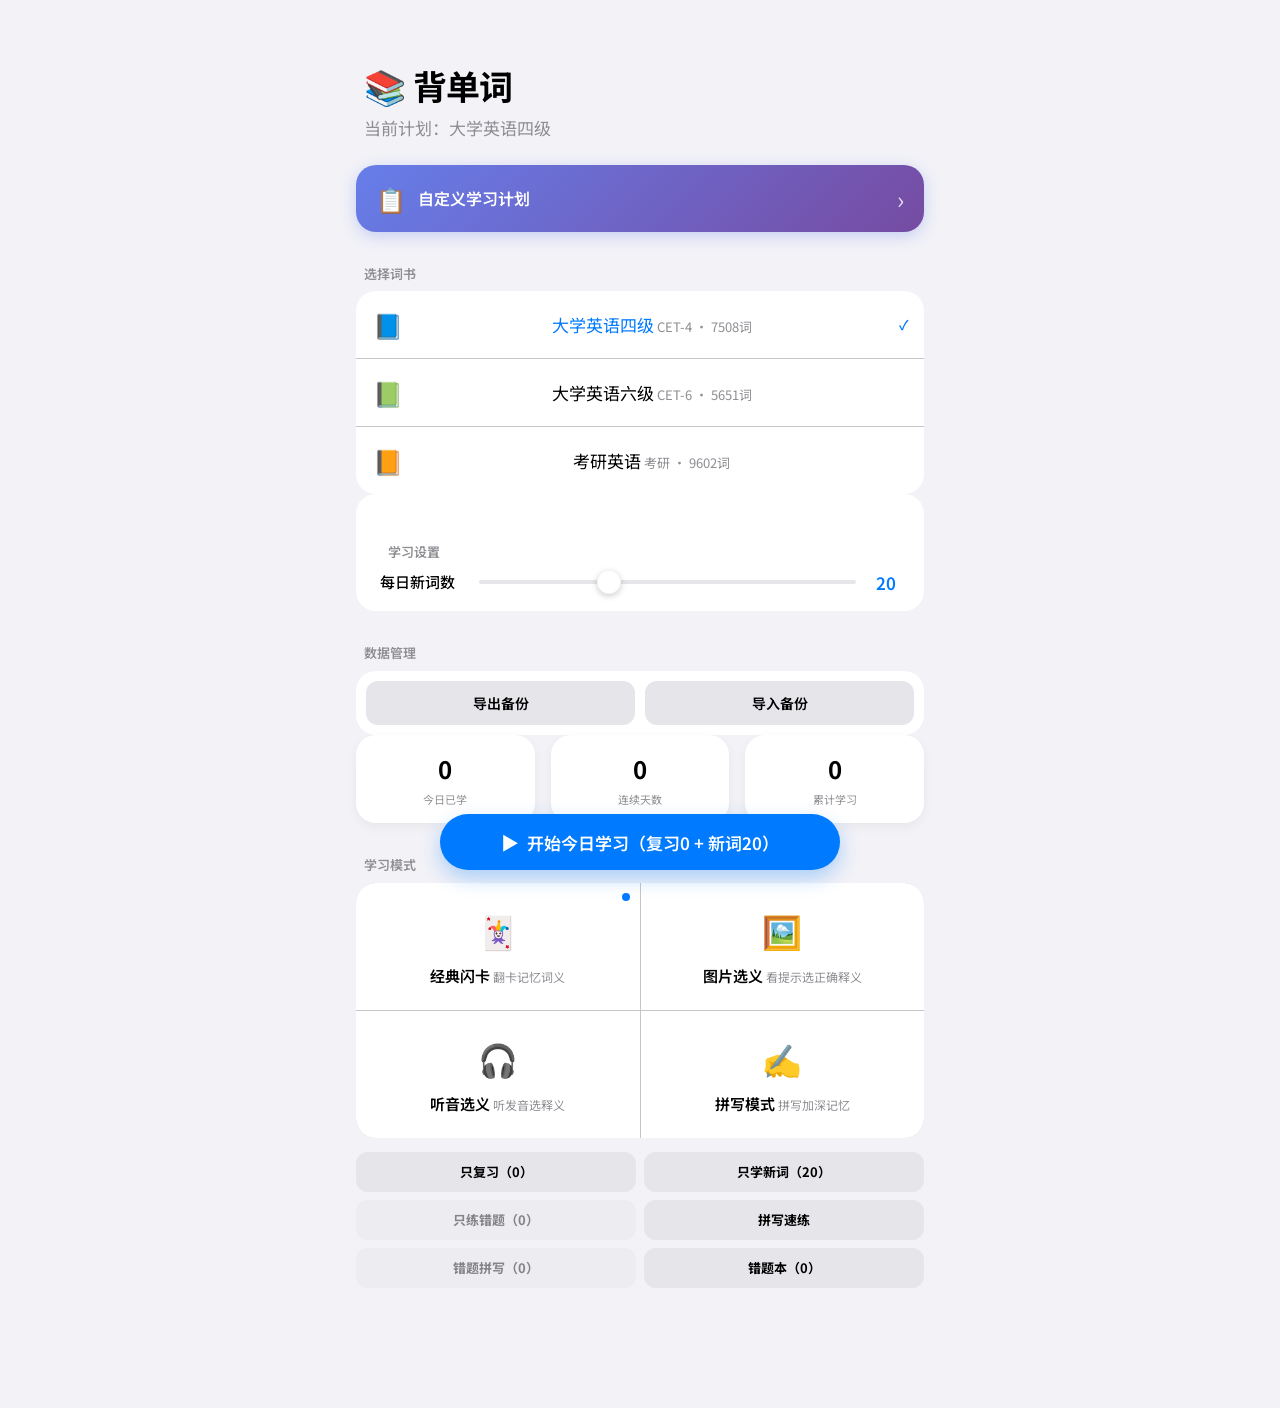
==== index.html @ ed015d69 "modified:   index.html 	modified:   script.js 	modified:   style.css" ====
<!DOCTYPE html>
<html lang="zh-CN">

<head>
    <meta charset="UTF-8">
    <meta name="viewport"
        content="width=device-width, initial-scale=1.0, viewport-fit=cover, maximum-scale=1.0, user-scalable=no">
    <meta name="description" content="手机端背单词应用，支持闪卡、听音、拼写和图片选择模式。">
    <meta name="theme-color" content="#0e7490">
    <meta name="application-name" content="背单词">
    <meta name="mobile-web-app-capable" content="yes">
    <!-- iOS PWA 支持 -->
    <meta name="apple-mobile-web-app-capable" content="yes">
    <meta name="apple-mobile-web-app-status-bar-style" content="black-translucent">
    <meta name="apple-mobile-web-app-title" content="背单词">
    <meta name="format-detection" content="telephone=no">
    <!-- iOS 启动画面 -->
    <link rel="apple-touch-startup-image" href="./icon.svg">
    <link rel="manifest" href="./manifest.json">
    <link rel="icon" href="./icon.svg" type="image/svg+xml">
    <link rel="apple-touch-icon" href="./icon.svg">
    <title>背单词</title>
    <link rel="preconnect" href="https://fonts.googleapis.com">
    <link rel="preconnect" href="https://fonts.gstatic.com" crossorigin>
    <link href="https://fonts.googleapis.com/css2?family=Noto+Sans+SC:wght@400;500;600;700&display=swap"
        rel="stylesheet">
    <link rel="stylesheet" href="style.css">
</head>

<body>
    <!-- 离线状态指示器 -->
    <div class="offline-indicator hidden" id="offlineIndicator">
        <span class="offline-icon">📴</span>
        <span class="offline-text">离线模式</span>
    </div>

    <div class="view view-dashboard" id="dashboardView">
        <div class="dashboard-container">
            <header class="dashboard-header">
                <h1 class="app-title">📚 背单词</h1>
                <p class="current-plan" id="currentPlan">当前计划：大学英语四级</p>
            </header>

            <!-- 自定义计划入口 -->
            <section class="custom-plan-entry">
                <button class="custom-plan-btn" id="customPlanBtn" type="button">
                    <span class="custom-plan-icon">📋</span>
                    <span class="custom-plan-text">自定义学习计划</span>
                    <span class="custom-plan-arrow">›</span>
                </button>
            </section>

            <section class="book-selection">
                <h2 class="section-title">选择词书</h2>
                <div class="book-cards">
                    <button class="book-card selected" type="button" data-book="cet4" id="bookCet4"
                        aria-label="选择大学英语四级">
                        <span class="book-icon">📘</span>
                        <span class="book-info">
                            <span class="book-name">大学英语四级</span>
                            <span class="book-meta">CET-4 · 7508词</span>
                        </span>
                        <span class="book-check">✓</span>
                    </button>
                    <button class="book-card" type="button" data-book="cet6" id="bookCet6" aria-label="选择大学英语六级">
                        <span class="book-icon">📗</span>
                        <span class="book-info">
                            <span class="book-name">大学英语六级</span>
                            <span class="book-meta">CET-6 · 5651词</span>
                        </span>
                        <span class="book-check">✓</span>
                    </button>
                    <button class="book-card" type="button" data-book="kaoyan" id="bookKaoyan" aria-label="选择考研英语">
                        <span class="book-icon">📙</span>
                        <span class="book-info">
                            <span class="book-name">考研英语</span>
                            <span class="book-meta">考研 · 9602词</span>
                        </span>
                        <span class="book-check">✓</span>
                    </button>
                </div>
            </section>

            <section class="settings-section">
                <h2 class="section-title">学习设置</h2>
                <div class="setting-item">
                    <label for="dailyGoalSlider">每日新词数</label>
                    <div class="setting-control">
                        <input type="range" id="dailyGoalSlider" min="5" max="50" step="5" value="20">
                        <span class="goal-value" id="dailyGoalValue">20</span>
                    </div>
                </div>
            </section>

            <section class="data-tools">
                <h2 class="section-title">数据管理</h2>
                <div class="data-actions">
                    <button class="data-btn" id="exportDataBtn" type="button">导出备份</button>
                    <button class="data-btn" id="importDataBtn" type="button">导入备份</button>
                    <input id="backupFileInput" type="file" accept=".json,application/json" hidden>
                </div>
            </section>

            <section class="install-tools hidden" id="installEntry">
                <h2 class="section-title">手机下载</h2>
                <div class="install-card">
                    <div class="install-copy">
                        <p class="install-title">下载 App 到手机桌面</p>
                        <p class="install-tip" id="installTip">添加到主屏幕后可离线学习，进度保存在本机。</p>
                    </div>
                    <div class="install-actions">
                        <button class="data-btn install-btn" id="installAppBtn" type="button">下载 App</button>
                        <button class="install-dismiss-btn" id="installDismissBtn" type="button" aria-label="暂不显示安装提示">暂不显示</button>
                    </div>
                </div>
            </section>

            <section class="stats-grid">
                <div class="stat-item">
                    <div class="stat-value" id="statLearned">0</div>
                    <div class="stat-label">今日已学</div>
                </div>
                <div class="stat-item">
                    <div class="stat-value" id="statStreak">0</div>
                    <div class="stat-label">连续天数</div>
                </div>
                <div class="stat-item">
                    <div class="stat-value" id="statTotal">0</div>
                    <div class="stat-label">累计学习</div>
                </div>
            </section>

            <section class="mode-selection">
                <h2 class="section-title">学习模式</h2>
                <div class="mode-cards">
                    <button class="mode-card selected" type="button" data-mode="flashcard" id="modeFlashcard">
                        <span class="mode-icon">🃏</span>
                        <span class="mode-info">
                            <span class="mode-name">经典闪卡</span>
                            <span class="mode-desc">翻卡记忆词义</span>
                        </span>
                    </button>
                    <button class="mode-card" type="button" data-mode="picture" id="modePicture">
                        <span class="mode-icon">🖼️</span>
                        <span class="mode-info">
                            <span class="mode-name">图片选义</span>
                            <span class="mode-desc">看提示选正确释义</span>
                        </span>
                    </button>
                    <button class="mode-card" type="button" data-mode="listening" id="modeListening">
                        <span class="mode-icon">🎧</span>
                        <span class="mode-info">
                            <span class="mode-name">听音选义</span>
                            <span class="mode-desc">听发音选释义</span>
                        </span>
                    </button>
                    <button class="mode-card" type="button" data-mode="spelling" id="modeSpelling">
                        <span class="mode-icon">✍️</span>
                        <span class="mode-info">
                            <span class="mode-name">拼写模式</span>
                            <span class="mode-desc">拼写加深记忆</span>
                        </span>
                    </button>
                </div>
            </section>

            <section class="quick-actions" id="quickActions">
                <button class="data-btn quick-resume-btn hidden" id="resumeSessionBtn" type="button">继续上次学习</button>
                <div class="quick-start-grid">
                    <button class="data-btn quick-action-btn" id="quickReviewBtn" type="button">只复习</button>
                    <button class="data-btn quick-action-btn" id="quickNewBtn" type="button">只学新词</button>
                    <button class="data-btn quick-action-btn" id="quickWrongBtn" type="button">只练错题</button>
                    <button class="data-btn quick-action-btn" id="quickSpellingBtn" type="button">拼写速练</button>
                    <button class="data-btn quick-action-btn" id="quickWrongSpellingBtn" type="button">错题拼写</button>
                    <button class="data-btn quick-action-btn" id="quickWrongBookBtn" type="button">错题本</button>
                </div>
            </section>
            <button class="start-btn" id="startSessionBtn" type="button">
                <span class="start-btn-icon">▶</span>
                <span class="start-btn-text">开始今日学习</span>
            </button>
        </div>
    </div>

    <div class="view view-plan hidden" id="planView">
        <div class="container">
            <button class="back-btn" id="planBackBtn" type="button" aria-label="返回首页">
                <svg viewBox="0 0 24 24" fill="none" aria-hidden="true">
                    <path d="M15 18L9 12L15 6" stroke="currentColor" stroke-width="2.5" stroke-linecap="round"
                        stroke-linejoin="round"></path>
                </svg>
            </button>

            <section class="plan-header">
                <h2 class="plan-title">今日学习计划</h2>
                <p class="plan-subtitle" id="planSubtitle">根据当前设置生成</p>
            </section>

            <section class="plan-cards">
                <div class="plan-card">
                    <div class="plan-label">词书</div>
                    <div class="plan-value" id="planBook">-</div>
                </div>
                <div class="plan-card">
                    <div class="plan-label">模式</div>
                    <div class="plan-value" id="planMode">-</div>
                </div>
                <div class="plan-card">
                    <div class="plan-label">复习词</div>
                    <div class="plan-value" id="planReview">0</div>
                </div>
                <div class="plan-card">
                    <div class="plan-label">新词</div>
                    <div class="plan-value" id="planNew">0</div>
                </div>
                <div class="plan-card plan-card-wide">
                    <div class="plan-label">预计学习总量</div>
                    <div class="plan-value" id="planTotal">0</div>
                </div>
            </section>

            <button class="start-btn plan-start-btn" id="planStartBtn" type="button">
                <span class="start-btn-icon">▶</span>
                <span class="start-btn-text">执行学习计划</span>
            </button>
        </div>
    </div>

    <div class="view view-flashcard hidden" id="flashcardView">
        <div class="container">
            <button class="back-btn" id="backBtn" type="button" aria-label="返回首页">
                <svg viewBox="0 0 24 24" fill="none" aria-hidden="true">
                    <path d="M15 18L9 12L15 6" stroke="currentColor" stroke-width="2.5" stroke-linecap="round"
                        stroke-linejoin="round"></path>
                </svg>
            </button>

            <button class="import-btn" id="importBtn" type="button" aria-label="导入单词">
                <svg viewBox="0 0 24 24" fill="none" aria-hidden="true">
                    <path d="M12 5V19M5 12H19" stroke="currentColor" stroke-width="2.5" stroke-linecap="round"></path>
                </svg>
            </button>

            <div class="progress-bar">
                <div class="progress-fill" id="progressFill"></div>
            </div>
            <div class="progress-text" id="progressText">0 / 0</div>

            <div class="card" id="wordCard">
                <div class="card-inner" id="cardInner">
                    <div class="card-face card-front">
                        <div class="word" id="word">Loading...</div>
                        <div class="phonetic" id="phonetic"></div>
                        <div class="hint-text">点击卡片查看释义</div>
                    </div>
                    <div class="card-face card-back">
                        <div class="meaning" id="meaning"></div>
                        <div class="divider"></div>
                        <div class="mnemonic" id="mnemonic">
                            <span class="field-label">💡 助记</span>
                            <span class="field-content" id="mnemonicText"></span>
                        </div>
                        <div class="etymology" id="etymology">
                            <span class="field-label">📖 词源</span>
                            <span class="field-content" id="etymologyText"></span>
                        </div>
                        <div class="example" id="example">
                            <span class="field-label">📝 例句</span>
                            <span class="field-content" id="exampleText"></span>
                        </div>
                    </div>
                </div>
            </div>

            <button class="play-btn" id="playBtn" type="button" aria-label="播放发音">
                <svg class="play-icon" viewBox="0 0 24 24" fill="none" aria-hidden="true">
                    <path d="M3 9V15H7L12 20V4L7 9H3Z" fill="currentColor"></path>
                    <path d="M16.5 12C16.5 10.23 15.48 8.71 14 7.97V16.02C15.48 15.29 16.5 13.77 16.5 12Z"
                        fill="currentColor"></path>
                    <path
                        d="M14 3.23V5.29C16.89 6.15 19 8.83 19 12C19 15.17 16.89 17.85 14 18.71V20.77C18.01 19.86 21 16.28 21 12C21 7.72 18.01 4.14 14 3.23Z"
                        fill="currentColor"></path>
                </svg>
            </button>

            <div class="btn-group">
                <button class="status-btn btn-unknown" id="btnUnknown" type="button">
                    <span class="btn-icon">✗</span>
                    <span class="btn-text">不认识</span>
                </button>
                <button class="status-btn btn-fuzzy" id="btnFuzzy" type="button">
                    <span class="btn-icon">~</span>
                    <span class="btn-text">模糊</span>
                </button>
                <button class="status-btn btn-known" id="btnKnown" type="button">
                    <span class="btn-icon">✓</span>
                    <span class="btn-text">认识</span>
                </button>
            </div>
        </div>
    </div>

    <dialog class="import-modal" id="importModal">
        <div class="modal-content">
            <h2>📥 导入单词</h2>
            <p class="modal-hint">每行一个单词，格式：<code>单词, 释义</code></p>
            <textarea id="importText" placeholder="hello, 你好&#10;world, 世界&#10;apple, 苹果"></textarea>
            <div class="modal-actions">
                <button class="modal-btn modal-btn-cancel" id="cancelImport" type="button">取消</button>
                <button class="modal-btn modal-btn-confirm" id="confirmImport" type="button">导入</button>
            </div>
        </div>
    </dialog>

    <div class="view view-picture hidden" id="pictureView">
        <div class="container">
            <button class="back-btn" id="pictureBackBtn" type="button" aria-label="返回首页">
                <svg viewBox="0 0 24 24" fill="none" aria-hidden="true">
                    <path d="M15 18L9 12L15 6" stroke="currentColor" stroke-width="2.5" stroke-linecap="round"
                        stroke-linejoin="round"></path>
                </svg>
            </button>

            <div class="progress-bar">
                <div class="progress-fill" id="pictureProgressFill"></div>
            </div>
            <div class="progress-text" id="pictureProgressText">0 / 0</div>

            <div class="picture-word-area">
                <div class="picture-word" id="pictureWord">abandon</div>
                <div class="picture-phonetic" id="picturePhonetic">/əˈbændən/</div>
                <button class="picture-audio-btn" id="pictureAudioBtn" type="button" aria-label="播放发音">🔊</button>
            </div>

            <div class="picture-options" id="pictureOptions">
                <button class="picture-option" type="button" data-index="0">
                    <span class="picture-emoji">🎯</span>
                    <span class="picture-text">选项1</span>
                </button>
                <button class="picture-option" type="button" data-index="1">
                    <span class="picture-emoji">🎨</span>
                    <span class="picture-text">选项2</span>
                </button>
                <button class="picture-option" type="button" data-index="2">
                    <span class="picture-emoji">📚</span>
                    <span class="picture-text">选项3</span>
                </button>
                <button class="picture-option" type="button" data-index="3">
                    <span class="picture-emoji">🧭</span>
                    <span class="picture-text">选项4</span>
                </button>
            </div>
        </div>
        <div class="answer-feedback hidden" id="pictureFeedback">
            <div class="feedback-icon"></div>
            <div class="feedback-word" id="pictureFeedbackWord"></div>
            <div class="feedback-meaning" id="pictureFeedbackMeaning"></div>
        </div>
    </div>

    <div class="view view-listening hidden" id="listeningView">
        <div class="container">
            <button class="back-btn" id="listeningBackBtn" type="button" aria-label="返回首页">
                <svg viewBox="0 0 24 24" fill="none" aria-hidden="true">
                    <path d="M15 18L9 12L15 6" stroke="currentColor" stroke-width="2.5" stroke-linecap="round"
                        stroke-linejoin="round"></path>
                </svg>
            </button>

            <div class="progress-bar">
                <div class="progress-fill" id="listeningProgressFill"></div>
            </div>
            <div class="progress-text" id="listeningProgressText">0 / 0</div>

            <div class="listening-play-area">
                <button class="listening-play-btn" id="listeningPlayBtn" type="button" aria-label="播放发音">
                    <svg class="play-icon-large" viewBox="0 0 24 24" fill="none" aria-hidden="true">
                        <path d="M3 9V15H7L12 20V4L7 9H3Z" fill="currentColor"></path>
                        <path d="M16.5 12C16.5 10.23 15.48 8.71 14 7.97V16.02C15.48 15.29 16.5 13.77 16.5 12Z"
                            fill="currentColor"></path>
                        <path
                            d="M14 3.23V5.29C16.89 6.15 19 8.83 19 12C19 15.17 16.89 17.85 14 18.71V20.77C18.01 19.86 21 16.28 21 12C21 7.72 18.01 4.14 14 3.23Z"
                            fill="currentColor"></path>
                    </svg>
                </button>
                <div class="listening-hint">点击播放发音，选择正确释义</div>
            </div>

            <div class="listening-options" id="listeningOptions">
                <button class="listening-option" type="button" data-index="0">
                    <span class="option-letter">A</span>
                    <span class="option-text">选项1</span>
                </button>
                <button class="listening-option" type="button" data-index="1">
                    <span class="option-letter">B</span>
                    <span class="option-text">选项2</span>
                </button>
                <button class="listening-option" type="button" data-index="2">
                    <span class="option-letter">C</span>
                    <span class="option-text">选项3</span>
                </button>
                <button class="listening-option" type="button" data-index="3">
                    <span class="option-letter">D</span>
                    <span class="option-text">选项4</span>
                </button>
            </div>
        </div>
        <div class="answer-feedback hidden" id="listeningFeedback">
            <div class="feedback-icon"></div>
            <div class="feedback-word" id="listeningFeedbackWord"></div>
            <div class="feedback-meaning" id="listeningFeedbackMeaning"></div>
        </div>
    </div>

    <div class="view view-spelling hidden" id="spellingView">
        <div class="container">
            <button class="back-btn" id="spellingBackBtn" type="button" aria-label="返回首页">
                <svg viewBox="0 0 24 24" fill="none" aria-hidden="true">
                    <path d="M15 18L9 12L15 6" stroke="currentColor" stroke-width="2.5" stroke-linecap="round"
                        stroke-linejoin="round"></path>
                </svg>
            </button>

            <div class="progress-bar">
                <div class="progress-fill" id="spellingProgressFill"></div>
            </div>
            <div class="progress-text" id="spellingProgressText">0 / 0</div>

            <button class="spelling-audio-btn" id="spellingAudioBtn" type="button" aria-label="播放发音">🔊</button>
            <div class="spelling-definition" id="spellingDefinition">释义</div>

            <div class="spelling-input-area">
                <div class="spelling-display" id="spellingDisplay"></div>
                <div class="spelling-hint" id="spellingHint"></div>
            </div>

            <div class="spelling-keyboard" id="spellingKeyboard">
                <div class="keyboard-row">
                    <button class="key-btn" type="button" data-key="q">Q</button>
                    <button class="key-btn" type="button" data-key="w">W</button>
                    <button class="key-btn" type="button" data-key="e">E</button>
                    <button class="key-btn" type="button" data-key="r">R</button>
                    <button class="key-btn" type="button" data-key="t">T</button>
                    <button class="key-btn" type="button" data-key="y">Y</button>
                    <button class="key-btn" type="button" data-key="u">U</button>
                    <button class="key-btn" type="button" data-key="i">I</button>
                    <button class="key-btn" type="button" data-key="o">O</button>
                    <button class="key-btn" type="button" data-key="p">P</button>
                </div>
                <div class="keyboard-row">
                    <button class="key-btn" type="button" data-key="a">A</button>
                    <button class="key-btn" type="button" data-key="s">S</button>
                    <button class="key-btn" type="button" data-key="d">D</button>
                    <button class="key-btn" type="button" data-key="f">F</button>
                    <button class="key-btn" type="button" data-key="g">G</button>
                    <button class="key-btn" type="button" data-key="h">H</button>
                    <button class="key-btn" type="button" data-key="j">J</button>
                    <button class="key-btn" type="button" data-key="k">K</button>
                    <button class="key-btn" type="button" data-key="l">L</button>
                </div>
                <div class="keyboard-row">
                    <button class="key-btn key-hint" id="keyHint" type="button">💡</button>
                    <button class="key-btn" type="button" data-key="z">Z</button>
                    <button class="key-btn" type="button" data-key="x">X</button>
                    <button class="key-btn" type="button" data-key="c">C</button>
                    <button class="key-btn" type="button" data-key="v">V</button>
                    <button class="key-btn" type="button" data-key="b">B</button>
                    <button class="key-btn" type="button" data-key="n">N</button>
                    <button class="key-btn" type="button" data-key="m">M</button>
                    <button class="key-btn key-delete" id="keyDelete" type="button">⌫</button>
                </div>
            </div>
        </div>
        <div class="answer-feedback hidden" id="spellingFeedback">
            <div class="feedback-icon"></div>
            <div class="feedback-word" id="spellingFeedbackWord"></div>
            <div class="feedback-meaning" id="spellingFeedbackMeaning"></div>
        </div>
    </div>

    <div class="view view-result hidden" id="resultView">
        <div class="container">
            <section class="result-header">
                <h2 class="result-title">学习结果</h2>
                <p class="result-subtitle" id="resultSubtitle">本次学习已完成</p>
            </section>

            <section class="result-grid">
                <div class="result-item">
                    <div class="result-value" id="resultTotal">0</div>
                    <div class="result-label">总练习</div>
                </div>
                <div class="result-item">
                    <div class="result-value" id="resultKnown">0</div>
                    <div class="result-label">认识</div>
                </div>
                <div class="result-item">
                    <div class="result-value" id="resultFuzzy">0</div>
                    <div class="result-label">模糊</div>
                </div>
                <div class="result-item">
                    <div class="result-value" id="resultUnknown">0</div>
                    <div class="result-label">不认识</div>
                </div>
                <div class="result-item">
                    <div class="result-value" id="resultAccuracy">0%</div>
                    <div class="result-label">认识率</div>
                </div>
                <div class="result-item">
                    <div class="result-value" id="resultDuration">0分</div>
                    <div class="result-label">用时</div>
                </div>
                <div class="result-item">
                    <div class="result-value" id="resultNew">0</div>
                    <div class="result-label">新词</div>
                </div>
                <div class="result-item">
                    <div class="result-value" id="resultReview">0</div>
                    <div class="result-label">复习</div>
                </div>
            </section>

            <div class="result-actions">
                <button class="data-btn" id="resultBackBtn" type="button">返回首页</button>
                <button class="data-btn" id="resultNextBtn" type="button">继续学习</button>
            </div>
        </div>
    </div>

    <!-- 自定义计划列表视图 -->
    <div class="view view-custom-plans hidden" id="customPlansView">
        <div class="container">
            <button class="back-btn" id="customPlansBackBtn" type="button" aria-label="返回首页">
                <svg viewBox="0 0 24 24" fill="none" aria-hidden="true">
                    <path d="M15 18L9 12L15 6" stroke="currentColor" stroke-width="2.5" stroke-linecap="round"
                        stroke-linejoin="round"></path>
                </svg>
            </button>

            <section class="custom-plans-header">
                <h2 class="custom-plans-title">自定义学习计划</h2>
                <p class="custom-plans-subtitle">创建并管理你的个性化学习计划</p>
            </section>

            <div class="custom-plans-list" id="customPlansList">
                <!-- 动态填充计划列表 -->
            </div>

            <button class="start-btn create-plan-btn" id="createPlanBtn" type="button">
                <span class="start-btn-icon">+</span>
                <span class="start-btn-text">创建新计划</span>
            </button>
        </div>
    </div>

    <!-- 创建/编辑计划模态框 -->
    <dialog class="custom-plan-modal" id="customPlanModal">
        <div class="modal-content">
            <h2>📋 创建学习计划</h2>

            <div class="plan-form-group">
                <label for="planNameInput">计划名称</label>
                <input type="text" id="planNameInput" placeholder="我的四级计划" maxlength="20">
            </div>

            <div class="plan-form-group">
                <label for="planBookSelect">选择词书</label>
                <select id="planBookSelect">
                    <option value="cet4">大学英语四级</option>
                    <option value="cet6">大学英语六级</option>
                    <option value="kaoyan">考研英语</option>
                </select>
            </div>

            <div class="plan-form-group">
                <label for="planModeSelect">学习模式</label>
                <select id="planModeSelect">
                    <option value="flashcard">经典闪卡</option>
                    <option value="picture">图片选义</option>
                    <option value="listening">听音选义</option>
                    <option value="spelling">拼写模式</option>
                </select>
            </div>

            <div class="plan-form-group">
                <label for="planGoalInput">每日目标</label>
                <div class="plan-goal-control">
                    <input type="range" id="planGoalInput" min="5" max="100" step="5" value="20">
                    <span class="plan-goal-value" id="planGoalValue">20</span>
                </div>
            </div>

            <div class="plan-form-group">
                <label>词汇范围</label>
                <div class="plan-range-control">
                    <input type="number" id="planRangeStart" placeholder="起始" min="1" value="1">
                    <span class="range-separator">—</span>
                    <input type="number" id="planRangeEnd" placeholder="结束" min="1" value="500">
                </div>
                <p class="plan-range-hint" id="planRangeHint">可选，留空则学习全部词汇</p>
            </div>

            <div class="modal-actions">
                <button class="modal-btn modal-btn-cancel" id="cancelPlanModal" type="button">取消</button>
                <button class="modal-btn modal-btn-confirm" id="savePlanBtn" type="button">保存计划</button>
            </div>
        </div>
    </dialog>

    <div class="view view-wrong hidden" id="wrongView">
        <div class="container">
            <button class="back-btn" id="wrongBackBtn" type="button" aria-label="返回首页">
                <svg viewBox="0 0 24 24" fill="none" aria-hidden="true">
                    <path d="M15 18L9 12L15 6" stroke="currentColor" stroke-width="2.5" stroke-linecap="round" stroke-linejoin="round"></path>
                </svg>
            </button>

            <section class="wrong-header">
                <h2 class="result-title">错题本</h2>
                <p class="result-subtitle" id="wrongSubtitle">查看并管理当前词书错题</p>
            </section>

            <section class="wrong-list" id="wrongList"></section>
            <section class="wrong-empty hidden" id="wrongEmpty">当前还没有错题，继续保持。</section>

            <div class="wrong-actions">
                <button class="data-btn" id="wrongPracticeBtn" type="button">练习这些错题</button>
                <button class="data-btn" id="wrongClearBtn" type="button">清空错题记录</button>
            </div>
        </div>
    </div>
    <script src="vocab_library.js"></script>
    <div class="session-toast hidden" id="sessionToast">已自动保存学习进度</div>
    <script src="script.js"></script>
</body>

</html>
---- style.css ----
/* ========================================
   Apple/iOS Design System
   ======================================== */
:root {
    /* iOS System Colors (Light Mode Default) */
    --ios-bg-primary: #F2F2F7;
    --ios-bg-secondary: #FFFFFF;
    --ios-bg-tertiary: #E5E5EA;

    --ios-blue: #007AFF;
    --ios-green: #34C759;
    --ios-red: #FF3B30;
    --ios-orange: #FF9500;
    --ios-yellow: #FFCC00;
    --ios-purple: #AF52DE;
    --ios-pink: #FF2D55;
    --ios-teal: #5AC8FA;
    --ios-indigo: #5856D6;

    --ios-text-primary: #000000;
    --ios-text-secondary: #8E8E93;
    --ios-text-tertiary: #C7C7CC;

    --ios-separator: #C6C6C8;

    /* Mapping to App Variables */
    --bg-primary: var(--ios-bg-primary);
    --bg-secondary: var(--ios-bg-secondary);
    --bg-tertiary: var(--ios-bg-tertiary);

    --text-primary: var(--ios-text-primary);
    --text-secondary: var(--ios-text-secondary);
    --text-muted: var(--ios-text-secondary);
    --text-accent: var(--ios-blue);

    --btn-unknown: var(--ios-red);
    --btn-fuzzy: var(--ios-orange);
    --btn-known: var(--ios-green);

    --card-shadow: 0 4px 12px rgba(0, 0, 0, 0.05);
    --modal-shadow: 0 8px 32px rgba(0, 0, 0, 0.12);

    /* Metrics */
    --spacing-xs: 4px;
    --spacing-sm: 8px;
    --spacing-md: 16px;
    --spacing-lg: 24px;
    --spacing-xl: 32px;

    --radius-sm: 8px;
    --radius-md: 12px;
    --radius-lg: 20px;
    --radius-full: 9999px;

    --transition-fast: 0.2s cubic-bezier(0.25, 1, 0.5, 1);
    --transition-normal: 0.3s cubic-bezier(0.25, 1, 0.5, 1);
}

/* Dark Mode Support via Media Query */
@media (prefers-color-scheme: dark) {
    :root {
        --ios-bg-primary: #000000;
        --ios-bg-secondary: #1C1C1E;
        --ios-bg-tertiary: #2C2C2E;

        --ios-text-primary: #FFFFFF;
        --ios-text-secondary: #8E8E93;
        --ios-text-tertiary: #48484A;

        --ios-separator: #38383A;

        --card-shadow: 0 4px 12px rgba(0, 0, 0, 0.3);
        --modal-shadow: 0 8px 32px rgba(0, 0, 0, 0.4);
    }
}

* {
    margin: 0;
    padding: 0;
    box-sizing: border-box;
    -webkit-tap-highlight-color: transparent;
}

body {
    font-family: -apple-system, BlinkMacSystemFont, "SF Pro Text", "Helvetica Neue", Helvetica, Arial, sans-serif;
    background-color: var(--bg-primary);
    color: var(--text-primary);
    line-height: 1.5;
    overflow-x: hidden;
    padding-bottom: env(safe-area-inset-bottom);
}

button {
    font-family: inherit;
    border: none;
    outline: none;
    cursor: pointer;
    background: none;
}

/* ========================================
   Core Structure
   ======================================== */
.view {
    min-height: 100vh;
    padding: var(--spacing-lg) var(--spacing-md);
    max-width: 600px;
    margin: 0 auto;
    position: relative;
    padding-bottom: 120px;
    /* Space for bottom actions */
}

.view.hidden {
    display: none !important;
}

/* 通用隐藏类 */
.hidden {
    display: none !important;
}

.section-title {
    font-size: 13px;
    text-transform: uppercase;
    color: var(--text-secondary);
    margin: var(--spacing-xl) 0 var(--spacing-sm) var(--spacing-sm);
    font-weight: 600;
    letter-spacing: -0.01em;
}

/* ========================================
   Common Components
   ======================================== */
/* Cards & Lists (Inset Grouped Style) */
.ios-card,
.book-cards,
.mode-cards {
    background-color: var(--bg-secondary);
    border-radius: var(--radius-lg);
    overflow: hidden;
    /* transition: transform 0.2s ease, box-shadow 0.2s ease; */
}

.back-btn {
    position: absolute;
    top: var(--spacing-md);
    left: var(--spacing-md);
    width: 44px;
    height: 44px;
    border-radius: var(--radius-full);
    background: var(--bg-tertiary);
    color: var(--text-primary);
    display: flex;
    align-items: center;
    justify-content: center;
    z-index: 100;
    transition: background 0.2s;
}

.back-btn:active {
    background: var(--text-secondary);
    opacity: 0.7;
}

.back-btn svg {
    width: 24px;
    height: 24px;
}

/* Progress Bar */
.progress-bar {
    height: 6px;
    background: var(--bg-tertiary);
    border-radius: var(--radius-full);
    margin: 60px auto var(--spacing-sm);
    width: 80%;
    overflow: hidden;
}

.progress-fill {
    height: 100%;
    background: var(--ios-blue);
    border-radius: var(--radius-full);
    transition: width 0.3s ease;
}

.progress-text {
    text-align: center;
    font-size: 13px;
    color: var(--text-secondary);
    font-weight: 500;
    font-variant-numeric: tabular-nums;
}

/* ========================================
   Dashboard
   ======================================== */
.view-dashboard {
    padding-top: 60px;
}

.app-title {
    font-size: 34px;
    font-weight: 700;
    letter-spacing: -0.02em;
    margin-bottom: var(--spacing-xs);
    padding-left: var(--spacing-sm);
}

.current-plan {
    font-size: 17px;
    color: var(--text-secondary);
    margin-bottom: var(--spacing-lg);
    padding-left: var(--spacing-sm);
}

/* Book Selection */
.book-cards {
    display: flex;
    flex-direction: column;
}

.book-card {
    padding: var(--spacing-md);
    display: flex;
    align-items: center;
    gap: var(--spacing-md);
    position: relative;
    border-bottom: 1px solid var(--ios-separator);
    transition: background 0.2s;
}

.book-card:last-child {
    border-bottom: none;
}

.book-card:active {
    background: var(--bg-tertiary);
}

.book-card.selected .book-name {
    color: var(--ios-blue);
}

.book-card.selected .book-check {
    opacity: 1;
    transform: scale(1);
}

.book-icon {
    font-size: 24px;
    width: 32px;
    text-align: center;
}

.book-info {
    flex: 1;
}

.book-name {
    font-size: 17px;
    font-weight: 400;
    color: var(--text-primary);
}

.book-meta {
    font-size: 13px;
    color: var(--text-secondary);
    margin-top: 2px;
}

.book-check {
    color: var(--ios-blue);
    font-weight: 600;
    opacity: 0;
    transform: scale(0.8);
    transition: all 0.2s ease;
}

/* Mode Selection (Grid) */
.mode-cards {
    display: grid;
    grid-template-columns: 1fr 1fr;
    gap: 1px;
    /* Separator lines */
    background: var(--ios-separator);
    border: none;
}

.mode-card {
    background: var(--bg-secondary);
    padding: var(--spacing-lg) var(--spacing-md);
    display: flex;
    flex-direction: column;
    align-items: center;
    text-align: center;
    gap: var(--spacing-sm);
    cursor: pointer;
    transition: background 0.2s;
}

.mode-card:active {
    background: var(--bg-tertiary);
}

.mode-card.selected {
    background: var(--bg-secondary);
    position: relative;
}

.mode-card.selected::after {
    content: '';
    position: absolute;
    top: 10px;
    right: 10px;
    width: 8px;
    height: 8px;
    background: var(--ios-blue);
    border-radius: 50%;
}

.mode-icon {
    font-size: 32px;
    margin-bottom: var(--spacing-xs);
}

.mode-name {
    font-size: 15px;
    font-weight: 600;
    color: var(--text-primary);
}

.mode-desc {
    font-size: 12px;
    color: var(--text-secondary);
}

/* Stats Section (Widget Style) */
.stats-grid {
    display: grid;
    grid-template-columns: repeat(3, 1fr);
    gap: var(--spacing-md);
    margin-bottom: var(--spacing-md);
}

.stat-item {
    background: var(--bg-secondary);
    padding: var(--spacing-md);
    border-radius: var(--radius-lg);
    text-align: center;
    box-shadow: var(--card-shadow);
}

.stat-value {
    font-size: 24px;
    font-weight: 700;
    color: var(--text-primary);
    font-variant-numeric: tabular-nums;
}

.stat-label {
    font-size: 11px;
    color: var(--text-secondary);
    text-transform: uppercase;
    margin-top: 4px;
}

/* Settings Slider */
.settings-section {
    background: var(--bg-secondary);
    border-radius: var(--radius-lg);
    padding: var(--spacing-md) var(--spacing-lg);
    display: flex;
    align-items: center;
    justify-content: space-between;
}

.setting-label {
    font-size: 15px;
    font-weight: 500;
}

.slider-container {
    display: flex;
    align-items: center;
    gap: var(--spacing-md);
    flex: 1;
    margin-left: var(--spacing-lg);
}

input[type="range"] {
    -webkit-appearance: none;
    appearance: none;
    width: 100%;
    height: 4px;
    background: var(--bg-tertiary);
    border-radius: 2px;
    outline: none;
}

input[type="range"]::-webkit-slider-thumb {
    -webkit-appearance: none;
    width: 24px;
    height: 24px;
    border-radius: 50%;
    background: #FFFFFF;
    box-shadow: 0 2px 6px rgba(0, 0, 0, 0.2);
    cursor: pointer;
    border: 0.5px solid rgba(0, 0, 0, 0.04);
}

/* Start Button (Floating Pill) */
.start-btn {
    position: fixed;
    bottom: 30px;
    left: 50%;
    transform: translateX(-50%);
    width: 90%;
    max-width: 400px;
    height: 56px;
    background: var(--ios-blue);
    color: white;
    border-radius: 28px;
    font-size: 17px;
    font-weight: 600;
    display: flex;
    align-items: center;
    justify-content: center;
    gap: var(--spacing-sm);
    box-shadow: 0 8px 20px rgba(0, 122, 255, 0.3);
    z-index: 1000;
    transition: transform 0.2s, background 0.2s;
}

.start-btn:active {
    transform: translateX(-50%) scale(0.96);
    background: #0062CC;
}

.start-btn-icon {
    font-size: 18px;
}

/* ========================================
   Flashcard View
   ======================================== */
.view-flashcard {
    display: flex;
    flex-direction: column;
    justify-content: space-between;
}

.view-flashcard .container {
    display: flex;
    flex-direction: column;
    height: 100%;
    padding-top: 60px;
}

/* 3D 翻转卡片容器 */
.card {
    perspective: 1000px;
    margin: 20px 0;
    flex: 1;
    min-height: 300px;
    cursor: pointer;
}

.card-inner {
    position: relative;
    width: 100%;
    height: 100%;
    min-height: 300px;
    transition: transform 0.6s cubic-bezier(0.4, 0, 0.2, 1);
    transform-style: preserve-3d;
}

.card.flipped .card-inner {
    transform: rotateY(180deg);
}

.card-face {
    position: absolute;
    top: 0;
    left: 0;
    width: 100%;
    height: 100%;
    backface-visibility: hidden;
    -webkit-backface-visibility: hidden;
    background: var(--bg-secondary);
    border-radius: var(--radius-lg);
    box-shadow: var(--card-shadow);
    display: flex;
    flex-direction: column;
    align-items: center;
    justify-content: center;
    padding: 30px var(--spacing-lg);
}

.card-front {
    z-index: 2;
}

.card-back {
    transform: rotateY(180deg);
    z-index: 1;
    overflow-y: auto;
    justify-content: flex-start;
    padding-top: 40px;
}

/* 卡片飞出动画 */
.card.fly-left .card-inner {
    animation: flyLeft 0.4s ease forwards;
}

.card.fly-right .card-inner {
    animation: flyRight 0.4s ease forwards;
}

.card.entering .card-inner {
    animation: enterCard 0.4s ease;
}

@keyframes flyLeft {
    to {
        transform: translateX(-150%) rotate(-15deg);
        opacity: 0;
    }
}

@keyframes flyRight {
    to {
        transform: translateX(150%) rotate(15deg);
        opacity: 0;
    }
}

@keyframes enterCard {
    from {
        transform: translateY(50px);
        opacity: 0;
    }

    to {
        transform: translateY(0);
        opacity: 1;
    }
}

/* 卡片内容样式 */
.word {
    font-size: 36px;
    font-weight: 700;
    color: var(--text-primary);
    margin-bottom: var(--spacing-sm);
    letter-spacing: -0.5px;
}

.phonetic {
    font-family: "Menlo", monospace;
    color: var(--text-secondary);
    font-size: 16px;
    margin-bottom: var(--spacing-md);
    background: var(--bg-tertiary);
    padding: 4px 12px;
    border-radius: 12px;
}

.hint-text {
    font-size: 14px;
    color: var(--text-secondary);
    margin-top: var(--spacing-lg);
}

.meaning {
    font-size: 22px;
    font-weight: 600;
    color: var(--text-primary);
    margin-bottom: var(--spacing-lg);
    text-align: center;
    line-height: 1.4;
}

.divider {
    width: 60px;
    height: 2px;
    background: var(--bg-tertiary);
    margin: var(--spacing-md) 0;
}

.mnemonic,
.etymology,
.example {
    width: 100%;
    text-align: left;
    margin-bottom: var(--spacing-md);
    font-size: 14px;
    line-height: 1.5;
}

.field-label {
    font-weight: 600;
    color: var(--text-secondary);
    display: block;
    margin-bottom: 4px;
}

.field-content {
    color: var(--text-primary);
    display: block;
}

/* 旧样式兼容 */
.word-card {
    background: var(--bg-secondary);
    border-radius: var(--radius-lg);
    padding: 40px var(--spacing-lg);
    text-align: center;
    box-shadow: var(--card-shadow);
    flex: 1;
    margin: 20px 0;
    display: flex;
    flex-direction: column;
    align-items: center;
    justify-content: center;
    position: relative;
    cursor: default;
}

.word-text {
    font-size: 40px;
    font-weight: 700;
    margin-bottom: var(--spacing-sm);
    letter-spacing: -0.5px;
}

.word-phonetic {
    font-family: "Menlo", monospace;
    color: var(--ios-text-secondary);
    font-size: 17px;
    margin-bottom: var(--spacing-md);
    background: var(--bg-tertiary);
    padding: 4px 12px;
    border-radius: 12px;
    display: inline-block;
}

.play-btn {
    width: 44px;
    height: 44px;
    background: var(--ios-blue);
    color: white;
    border-radius: 50%;
    display: flex;
    align-items: center;
    justify-content: center;
    margin: var(--spacing-md) auto;
    font-size: 20px;
    box-shadow: 0 4px 12px rgba(0, 122, 255, 0.3);
}

.word-meaning {
    font-size: 20px;
    font-weight: 500;
    margin-bottom: var(--spacing-lg);
    line-height: 1.4;
}

.word-example {
    font-size: 15px;
    color: var(--ios-text-secondary);
    text-align: left;
    background: var(--bg-tertiary);
    padding: var(--spacing-md);
    border-radius: var(--radius-md);
    width: 100%;
}

/* 按钮组 */
.btn-group {
    display: grid;
    grid-template-columns: 1fr 1fr 1fr;
    gap: var(--spacing-md);
    padding: var(--spacing-md);
    position: fixed;
    bottom: 0;
    left: 0;
    right: 0;
    background: var(--bg-primary);
    padding-bottom: max(var(--spacing-md), env(safe-area-inset-bottom));
    max-width: 600px;
    margin: 0 auto;
}

.btn-icon {
    font-size: 18px;
    display: block;
}

.btn-text {
    font-size: 12px;
    display: block;
    margin-top: 2px;
}

.action-area {
    display: grid;
    grid-template-columns: 1fr 1fr 1fr;
    gap: var(--spacing-md);
    padding-bottom: env(safe-area-inset-bottom);
}

.status-btn {
    height: 56px;
    border-radius: var(--radius-lg);
    font-size: 16px;
    font-weight: 600;
    background: var(--bg-secondary);
    border: 1px solid transparent;
    transition: all 0.2s;
}

.btn-unknown {
    color: var(--ios-red);
    border-color: rgba(255, 59, 48, 0.2);
}

.btn-fuzzy {
    color: var(--ios-orange);
    border-color: rgba(255, 149, 0, 0.2);
}

.btn-known {
    color: var(--ios-green);
    border-color: rgba(52, 199, 89, 0.2);
}

.status-btn:active {
    transform: scale(0.96);
    background: var(--bg-tertiary);
}

/* ========================================
   Picture Mode (Grid Style)
   ======================================== */
.picture-word-area {
    text-align: center;
    margin-bottom: 40px;
}

.picture-word {
    font-size: 34px;
    font-weight: 700;
    margin-bottom: 4px;
}

.picture-audio-btn {
    width: 40px;
    height: 40px;
    background: var(--bg-secondary);
    border-radius: 50%;
    color: var(--ios-blue);
    margin-top: 10px;
    box-shadow: var(--card-shadow);
}

.picture-options {
    display: grid;
    grid-template-columns: 1fr 1fr;
    gap: var(--spacing-md);
}

.picture-option {
    background: var(--bg-secondary);
    border-radius: var(--radius-lg);
    padding: var(--spacing-lg) var(--spacing-sm);
    display: flex;
    flex-direction: column;
    align-items: center;
    gap: var(--spacing-sm);
    box-shadow: var(--card-shadow);
    transition: transform 0.2s, background 0.2s;
    border: 2px solid transparent;
}

.picture-option:active {
    transform: scale(0.96);
    background: var(--bg-tertiary);
}

.picture-emoji {
    font-size: 48px;
}

.picture-text {
    font-size: 14px;
    color: var(--text-primary);
    font-weight: 500;
}

.picture-option.correct {
    border-color: var(--ios-green);
    background: rgba(52, 199, 89, 0.1);
}

.picture-option.wrong {
    border-color: var(--ios-red);
    background: rgba(255, 59, 48, 0.1);
    opacity: 0.5;
}

/* ========================================
   Listening Mode (Detailed)
   ======================================== */
.listening-play-area {
    text-align: center;
    padding: 60px 0;
}

.listening-play-btn {
    width: 100px;
    height: 100px;
    border-radius: 50px;
    /* iOS-style big button */
    background: var(--ios-blue);
    color: white;
    font-size: 40px;
    box-shadow: 0 10px 30px rgba(0, 122, 255, 0.4);
    display: inline-flex;
    align-items: center;
    justify-content: center;
    transition: transform 0.2s;
}

.listening-play-btn:active {
    transform: scale(0.92);
}

.listening-options {
    display: flex;
    flex-direction: column;
    gap: var(--spacing-md);
}

.listening-option {
    background: var(--bg-secondary);
    padding: 20px;
    border-radius: var(--radius-md);
    /* Slightly smaller radius for list items */
    text-align: left;
    font-size: 16px;
    color: var(--text-primary);
    display: flex;
    align-items: center;
    gap: var(--spacing-md);
    box-shadow: var(--card-shadow);
    transition: all 0.2s;
}

.listening-option:active {
    background: var(--bg-tertiary);
}

.option-index {
    width: 28px;
    height: 28px;
    border-radius: 14px;
    background: var(--bg-tertiary);
    color: var(--text-secondary);
    font-size: 13px;
    font-weight: 600;
    display: flex;
    align-items: center;
    justify-content: center;
}

.listening-option.correct {
    background: var(--ios-green);
    color: white;
}

.listening-option.correct .option-index {
    background: rgba(255, 255, 255, 0.3);
    color: white;
}

.listening-option.wrong {
    background: var(--ios-red);
    color: white;
}

.listening-option.wrong .option-index {
    background: rgba(255, 255, 255, 0.3);
    color: white;
}

/* ========================================
   Spelling Mode
   ======================================== */
.spelling-board {
    margin-bottom: var(--spacing-lg);
}

.spelling-definition {
    font-size: 18px;
    color: var(--text-secondary);
    margin-bottom: 20px;
    text-align: center;
    font-weight: 500;
}

.spelling-display {
    display: flex;
    justify-content: center;
    flex-wrap: wrap;
    gap: 8px;
    min-height: 60px;
}

.char-box {
    width: 40px;
    height: 50px;
    border-bottom: 2px solid var(--ios-separator);
    display: flex;
    align-items: center;
    justify-content: center;
    font-size: 28px;
    font-weight: 600;
    color: var(--text-primary);
    text-transform: uppercase;
}

.char-box.filled {
    border-bottom-color: var(--text-primary);
}

.char-box.current {
    border-bottom-color: var(--ios-blue);
}

.char-box.correct {
    border-bottom-color: var(--ios-green);
    color: var(--ios-green);
}

.char-box.wrong {
    border-bottom-color: var(--ios-red);
    color: var(--ios-red);
}

/* Virtual Keyboard (iOS Style) */
.spelling-keyboard {
    background: var(--bg-tertiary);
    /* Keyboard grey background */
    padding: 10px 4px;
    /* Tight padding */
    border-radius: 0;
    position: fixed;
    bottom: 0;
    left: 0;
    right: 0;
    padding-bottom: max(20px, env(safe-area-inset-bottom));
}

.keyboard-row {
    display: flex;
    justify-content: center;
    gap: 6px;
    margin-bottom: 10px;
}

.key-btn {
    min-width: 32px;
    /* Adaptive width */
    flex: 1;
    max-width: 44px;
    /* Limit width on big screens */
    height: 44px;
    background: var(--bg-secondary);
    color: var(--text-primary);
    border-radius: 5px;
    /* iOS key radius */
    font-size: 22px;
    font-weight: 400;
    box-shadow: 0 1px 0 rgba(0, 0, 0, 0.3);
    display: flex;
    align-items: center;
    justify-content: center;
}

.key-btn:active {
    background: var(--ios-separator);
}

.key-special {
    background: #B2B2B2;
    /* iOS special key color (light) */
    flex: 1.5;
    max-width: 60px;
}

/* ========================================
   Feedback Overlay (Glassmorphism)
   ======================================== */
.answer-feedback {
    position: fixed;
    top: 50%;
    left: 50%;
    transform: translate(-50%, -50%);
    background: rgba(255, 255, 255, 0.85);
    /* Glass material light */
    backdrop-filter: blur(20px);
    -webkit-backdrop-filter: blur(20px);
    width: 180px;
    height: 180px;
    border-radius: 20px;
    display: flex;
    flex-direction: column;
    align-items: center;
    justify-content: center;
    z-index: 2000;
    box-shadow: 0 20px 60px rgba(0, 0, 0, 0.15);
    animation: popIn 0.3s cubic-bezier(0.175, 0.885, 0.32, 1.275);
}

@media (prefers-color-scheme: dark) {
    .answer-feedback {
        background: rgba(30, 30, 30, 0.8);
    }
}

.feedback-icon {
    width: 60px;
    height: 60px;
    border-radius: 50%;
    margin-bottom: 16px;
    display: flex;
    align-items: center;
    justify-content: center;
    font-size: 32px;
}

.feedback-icon.correct {
    background: var(--ios-green);
    color: white;
}

.feedback-icon.correct::after {
    content: '✓';
}

.feedback-icon.wrong {
    background: var(--ios-red);
    color: white;
}

.feedback-icon.wrong::after {
    content: '✕';
}

.feedback-word {
    font-size: 17px;
    font-weight: 600;
    color: var(--text-primary);
}

.feedback-meaning {
    font-size: 13px;
    color: var(--text-secondary);
    max-width: 80%;
    text-align: center;
    white-space: nowrap;
    overflow: hidden;
    text-overflow: ellipsis;
}

@keyframes popIn {
    0% {
        transform: translate(-50%, -50%) scale(0.5);
        opacity: 0;
    }

    100% {
        transform: translate(-50%, -50%) scale(1);
        opacity: 1;
    }
}

/* ========================================
   Import Modal (iOS Sheet Style)
   ======================================== */
dialog {
    border: none;
    border-radius: 12px;
    background: var(--bg-secondary);
    color: var(--text-primary);
    box-shadow: var(--modal-shadow);
    max-width: 500px;
    width: 90%;
    margin: auto;
    padding: 0;
}

dialog::backdrop {
    background: rgba(0, 0, 0, 0.4);
    backdrop-filter: blur(4px);
}

.modal-header {
    padding: 16px;
    text-align: center;
    font-weight: 600;
    border-bottom: 0.5px solid var(--ios-separator);
}

.modal-body {
    padding: 20px;
}

textarea {
    width: 100%;
    height: 200px;
    background: var(--bg-primary);
    border: none;
    border-radius: 8px;
    padding: 12px;
    color: var(--text-primary);
    font-family: inherit;
    font-size: 16px;
    resize: none;
}

.modal-actions {
    display: grid;
    grid-template-columns: 1fr 1fr;
    border-top: 0.5px solid var(--ios-separator);
}

.modal-btn {
    padding: 16px;
    font-size: 17px;
    font-weight: 500;
    background: transparent;
    color: var(--ios-blue);
}

.modal-btn:active {
    background: var(--bg-tertiary);
}

.modal-btn-cancel {
    border-right: 0.5px solid var(--ios-separator);
    color: var(--ios-red);
}

.modal-btn-confirm {
    font-weight: 600;
}

/* ========================================
   拼写模式 - 补充样式
   ======================================== */
.spelling-input-area {
    text-align: center;
    margin: 40px 0;
    padding: 0 var(--spacing-md);
}

.spelling-audio-btn {
    width: 56px;
    height: 56px;
    background: var(--ios-blue);
    color: white;
    border-radius: 50%;
    font-size: 24px;
    margin: 20px auto;
    display: flex;
    align-items: center;
    justify-content: center;
    box-shadow: 0 4px 12px rgba(0, 122, 255, 0.3);
    transition: transform 0.2s;
}

.spelling-audio-btn:active {
    transform: scale(0.92);
}

.spelling-hint {
    font-size: 13px;
    color: var(--ios-orange);
    margin-top: var(--spacing-sm);
    font-weight: 500;
}

.spelling-char {
    width: 36px;
    height: 48px;
    border-bottom: 2px solid var(--ios-separator);
    display: inline-flex;
    align-items: center;
    justify-content: center;
    font-size: 26px;
    font-weight: 600;
    color: var(--text-primary);
    text-transform: uppercase;
    margin: 0 2px;
    transition: border-color 0.2s, color 0.2s;
}

.spelling-char.filled {
    border-bottom-color: var(--text-primary);
}

.spelling-char.current {
    border-bottom-color: var(--ios-blue);
    animation: pulse 1s infinite;
}

.spelling-char.correct {
    border-bottom-color: var(--ios-green);
    color: var(--ios-green);
}

.spelling-char.wrong {
    border-bottom-color: var(--ios-red);
    color: var(--ios-red);
}

@keyframes pulse {

    0%,
    100% {
        opacity: 1;
    }

    50% {
        opacity: 0.5;
    }
}

/* 特殊键样式 */
.key-hint {
    background: var(--ios-orange) !important;
    color: white !important;
}

.key-delete {
    background: var(--ios-red) !important;
    color: white !important;
}

.key-hint:active,
.key-delete:active {
    opacity: 0.8;
}

/* ========================================
   听音选义模式 - 补充样式
   ======================================== */
.listening-hint {
    font-size: 14px;
    color: var(--text-secondary);
    margin-top: var(--spacing-md);
}

.option-letter {
    width: 28px;
    height: 28px;
    border-radius: 50%;
    background: var(--bg-tertiary);
    color: var(--text-secondary);
    font-size: 14px;
    font-weight: 600;
    display: flex;
    align-items: center;
    justify-content: center;
    flex-shrink: 0;
}

.play-icon-large {
    width: 48px;
    height: 48px;
}

.listening-play-btn.playing {
    animation: soundWave 0.5s ease-in-out infinite;
}

@keyframes soundWave {

    0%,
    100% {
        transform: scale(1);
    }

    50% {
        transform: scale(1.05);
    }
}

/* ========================================
   图片选义模式 - 补充样式
   ======================================== */
.picture-phonetic {
    font-family: "Menlo", monospace;
    font-size: 15px;
    color: var(--text-secondary);
    background: var(--bg-tertiary);
    padding: 4px 12px;
    border-radius: 12px;
    display: inline-block;
    margin-top: 4px;
}

/* ========================================
   仪表盘 - 补充样式
   ======================================== */
.setting-item {
    display: flex;
    align-items: center;
    justify-content: space-between;
    width: 100%;
}

.setting-item label {
    font-size: 15px;
    font-weight: 500;
    color: var(--text-primary);
}

.setting-control {
    display: flex;
    align-items: center;
    gap: var(--spacing-md);
    flex: 1;
    margin-left: var(--spacing-lg);
}

.goal-value {
    font-size: 17px;
    font-weight: 600;
    color: var(--ios-blue);
    min-width: 28px;
    text-align: center;
}

/* ========================================
   通用交互状态 - 补充样式
   ======================================== */
/* 禁用状态 */
.picture-option.disabled,
.listening-option.disabled {
    pointer-events: none;
    opacity: 0.6;
}

/* 播放按钮动画 */
.play-btn.playing {
    animation: soundWave 0.5s ease-in-out infinite;
}

.play-btn.playing .play-icon {
    animation: soundPulse 0.3s ease-in-out infinite;
}

@keyframes soundPulse {

    0%,
    100% {
        opacity: 1;
    }

    50% {
        opacity: 0.7;
    }
}

/* ===== App Overrides ===== */
body {
    font-family: "Noto Sans SC", -apple-system, BlinkMacSystemFont, "SF Pro Text", "Helvetica Neue", Helvetica, Arial, sans-serif;
}

.settings-section {
    display: block;
}

.import-btn {
    position: absolute;
    top: var(--spacing-md);
    right: var(--spacing-md);
    width: 44px;
    height: 44px;
    border-radius: var(--radius-full);
    background: var(--bg-tertiary);
    color: var(--text-primary);
    display: flex;
    align-items: center;
    justify-content: center;
    z-index: 100;
}

.import-btn:active {
    background: var(--text-secondary);
    opacity: 0.7;
}

.import-btn svg {
    width: 22px;
    height: 22px;
}

.start-btn:disabled {
    opacity: 0.55;
    box-shadow: none;
}

.feedback-icon.correct::after {
    content: '✓' !important;
}

.feedback-icon.wrong::after {
    content: '✗' !important;
}

.import-modal .modal-content {
    padding: 20px;
}

.import-modal h2 {
    font-size: 22px;
    margin-bottom: 8px;
}

.modal-hint {
    color: var(--text-secondary);
    font-size: 14px;
    margin-bottom: 12px;
}

.data-actions {
    background: var(--bg-secondary);
    border-radius: var(--radius-lg);
    padding: 10px;
    display: grid;
    grid-template-columns: 1fr 1fr;
    gap: 10px;
}

.install-card {
    background: var(--bg-secondary);
    border-radius: var(--radius-lg);
    padding: 12px;
    display: flex;
    align-items: center;
    gap: 12px;
}

.install-copy {
    flex: 1;
    min-width: 0;
}

.install-title {
    font-size: 15px;
    font-weight: 700;
    color: var(--text-primary);
}

.install-tip {
    margin-top: 4px;
    font-size: 13px;
    color: var(--text-secondary);
    line-height: 1.4;
}

.install-btn {
    min-width: 110px;
    padding: 0 12px;
    white-space: nowrap;
}

.install-actions {
    display: flex;
    flex-direction: column;
    align-items: stretch;
    gap: 8px;
}

.install-dismiss-btn {
    min-height: 32px;
    border-radius: 10px;
    color: var(--text-secondary);
    background: transparent;
    font-size: 12px;
    font-weight: 600;
}

.install-dismiss-btn:active {
    background: var(--bg-tertiary);
}

.data-btn {
    min-height: 44px;
    border-radius: 12px;
    background: var(--bg-tertiary);
    color: var(--text-primary);
    font-size: 14px;
    font-weight: 600;
}

.data-btn:active {
    transform: scale(0.98);
}

.data-btn:disabled {
    opacity: 0.45;
    cursor: not-allowed;
}

.quick-actions {
    margin-top: 14px;
}

.quick-resume-btn {
    width: 100%;
    background: rgba(0, 122, 255, 0.12);
    color: var(--ios-blue);
    border: 1px solid rgba(0, 122, 255, 0.24);
    font-size: 15px;
}

.quick-start-grid {
    margin-top: 10px;
    display: grid;
    grid-template-columns: repeat(2, minmax(0, 1fr));
    gap: 8px;
}

.quick-action-btn {
    min-height: 40px;
    font-size: 13px;
    font-weight: 700;
}

.session-toast {
    position: fixed;
    left: 50%;
    bottom: calc(92px + env(safe-area-inset-bottom));
    transform: translateX(-50%);
    max-width: 90%;
    padding: 10px 14px;
    border-radius: 999px;
    background: rgba(28, 28, 30, 0.9);
    color: #fff;
    font-size: 12px;
    font-weight: 600;
    letter-spacing: 0.01em;
    z-index: 1600;
    box-shadow: 0 8px 18px rgba(0, 0, 0, 0.2);
}

@media (max-width: 420px) {
    .quick-start-grid {
        grid-template-columns: 1fr;
    }
}

button:focus-visible,
input:focus-visible,
textarea:focus-visible {
    outline: 2px solid var(--ios-blue);
    outline-offset: 2px;
}

@media (prefers-reduced-motion: reduce) {

    *,
    *::before,
    *::after {
        animation: none !important;
        transition: none !important;
        scroll-behavior: auto !important;
    }
}

.view-plan .container,
.view-result .container {
    padding-top: 60px;
}

.plan-header,
.result-header {
    margin-bottom: 18px;
}

.plan-title,
.result-title {
    font-size: 30px;
    font-weight: 700;
    letter-spacing: -0.02em;
}

.plan-subtitle,
.result-subtitle {
    margin-top: 6px;
    color: var(--text-secondary);
    font-size: 14px;
}

.plan-cards,
.result-grid {
    display: grid;
    grid-template-columns: 1fr 1fr;
    gap: 12px;
}

.plan-card,
.result-item {
    background: var(--bg-secondary);
    border-radius: 14px;
    padding: 14px;
    box-shadow: var(--card-shadow);
}

.plan-card-wide {
    grid-column: 1 / span 2;
}

.plan-label,
.result-label {
    color: var(--text-secondary);
    font-size: 12px;
}

.plan-value,
.result-value {
    margin-top: 4px;
    font-size: 22px;
    font-weight: 700;
    color: var(--text-primary);
}

.plan-start-btn {
    margin-top: 24px;
}

.result-actions {
    margin-top: 20px;
    display: grid;
    grid-template-columns: 1fr 1fr;
    gap: 12px;
}

@media (max-width: 420px) {
    .install-card {
        flex-direction: column;
        align-items: stretch;
    }

    .install-actions {
        width: 100%;
    }

    .install-btn {
        width: 100%;
        min-width: 0;
    }
}

.view-wrong .container {
    padding-top: 60px;
    padding-bottom: 120px;
}

.wrong-header {
    margin-bottom: 12px;
}

.wrong-list {
    display: grid;
    gap: 10px;
}

.wrong-item {
    background: var(--bg-secondary);
    border-radius: 14px;
    box-shadow: var(--card-shadow);
    padding: 12px;
}

.wrong-item-head {
    display: flex;
    align-items: flex-start;
    justify-content: space-between;
    gap: 10px;
}

.wrong-word {
    font-size: 18px;
    font-weight: 700;
    color: var(--text-primary);
}

.wrong-meaning {
    margin-top: 4px;
    font-size: 14px;
    color: var(--text-secondary);
    line-height: 1.45;
}

.wrong-meta {
    margin-top: 8px;
    font-size: 12px;
    color: var(--text-secondary);
}

.wrong-remove-btn {
    min-height: 30px;
    min-width: 54px;
    padding: 0 10px;
    border-radius: 10px;
    font-size: 12px;
    font-weight: 700;
    color: var(--ios-red);
    background: rgba(255, 59, 48, 0.12);
}

.wrong-remove-btn:active {
    transform: scale(0.97);
}

.wrong-empty {
    margin-top: 10px;
    border-radius: 12px;
    background: var(--bg-secondary);
    padding: 16px;
    font-size: 14px;
    color: var(--text-secondary);
    text-align: center;
}

.wrong-actions {
    margin-top: 14px;
    display: grid;
    grid-template-columns: 1fr 1fr;
    gap: 10px;
}

@media (max-width: 420px) {
    .wrong-actions {
        grid-template-columns: 1fr;
    }
}

/* ========================================
   离线状态指示器
   ======================================== */
.offline-indicator {
    position: fixed;
    top: 0;
    left: 0;
    right: 0;
    background: linear-gradient(135deg, #FF9500 0%, #FF6B00 100%);
    color: white;
    padding: 8px 16px;
    padding-top: max(8px, env(safe-area-inset-top));
    display: flex;
    align-items: center;
    justify-content: center;
    gap: 8px;
    font-size: 14px;
    font-weight: 600;
    z-index: 9999;
    box-shadow: 0 2px 10px rgba(255, 149, 0, 0.3);
}

.offline-indicator.hidden {
    display: none;
}

.offline-icon {
    font-size: 16px;
}

.offline-text {
    letter-spacing: 0.5px;
}

/* 有离线指示器时调整页面顶部间距 */
body.is-offline .view {
    padding-top: calc(40px + env(safe-area-inset-top));
}

/* ========================================
   自定义计划入口按钮
   ======================================== */
.custom-plan-entry {
    margin-bottom: var(--spacing-lg);
}

.custom-plan-btn {
    width: 100%;
    background: linear-gradient(135deg, #667eea 0%, #764ba2 100%);
    color: white;
    border-radius: var(--radius-lg);
    padding: 16px 20px;
    display: flex;
    align-items: center;
    gap: 12px;
    box-shadow: 0 4px 15px rgba(102, 126, 234, 0.3);
    transition: transform 0.2s, box-shadow 0.2s;
}

.custom-plan-btn:active {
    transform: scale(0.98);
    box-shadow: 0 2px 8px rgba(102, 126, 234, 0.2);
}

.custom-plan-icon {
    font-size: 24px;
}

.custom-plan-text {
    flex: 1;
    text-align: left;
    font-size: 16px;
    font-weight: 600;
}

.custom-plan-arrow {
    font-size: 24px;
    opacity: 0.8;
}

/* ========================================
   自定义计划列表视图
   ======================================== */
.view-custom-plans .container {
    padding-top: 60px;
    padding-bottom: 120px;
}

.custom-plans-header {
    text-align: center;
    margin-bottom: var(--spacing-xl);
}

.custom-plans-title {
    font-size: 28px;
    font-weight: 700;
    margin-bottom: 8px;
}

.custom-plans-subtitle {
    color: var(--text-secondary);
    font-size: 15px;
}

.custom-plans-list {
    display: flex;
    flex-direction: column;
    gap: var(--spacing-md);
}

.custom-plan-item {
    background: var(--bg-secondary);
    border-radius: var(--radius-lg);
    padding: 16px;
    box-shadow: var(--card-shadow);
    display: flex;
    flex-direction: column;
    gap: 12px;
    transition: transform 0.2s;
}

.custom-plan-item:active {
    transform: scale(0.98);
}

.plan-item-header {
    display: flex;
    align-items: center;
    justify-content: space-between;
}

.plan-item-name {
    font-size: 18px;
    font-weight: 600;
    color: var(--text-primary);
}

.plan-item-badge {
    display: flex;
    gap: 6px;
}

.plan-badge {
    padding: 4px 10px;
    border-radius: 12px;
    font-size: 12px;
    font-weight: 500;
}

.plan-badge-book {
    background: rgba(0, 122, 255, 0.1);
    color: var(--ios-blue);
}

.plan-badge-mode {
    background: rgba(52, 199, 89, 0.1);
    color: var(--ios-green);
}

.plan-item-meta {
    display: flex;
    gap: 16px;
    color: var(--text-secondary);
    font-size: 13px;
}

.plan-item-actions {
    display: flex;
    gap: 8px;
    margin-top: 4px;
}

.plan-action-btn {
    flex: 1;
    padding: 10px;
    border-radius: var(--radius-md);
    font-size: 14px;
    font-weight: 600;
    transition: background 0.2s;
}

.plan-action-start {
    background: var(--ios-blue);
    color: white;
}

.plan-action-start:active {
    background: #0062CC;
}

.plan-action-delete {
    background: var(--bg-tertiary);
    color: var(--ios-red);
}

.plan-action-delete:active {
    background: rgba(255, 59, 48, 0.1);
}

.empty-plans {
    text-align: center;
    padding: 60px 20px;
    color: var(--text-secondary);
}

.empty-plans-icon {
    font-size: 64px;
    margin-bottom: 16px;
    opacity: 0.5;
}

.empty-plans-text {
    font-size: 16px;
}

.create-plan-btn {
    position: fixed;
    bottom: 30px;
}

/* ========================================
   自定义计划模态框
   ======================================== */
.custom-plan-modal .modal-content {
    padding: 24px;
}

.custom-plan-modal h2 {
    text-align: center;
    font-size: 20px;
    margin-bottom: 24px;
}

.plan-form-group {
    margin-bottom: 20px;
}

.plan-form-group label {
    display: block;
    font-size: 14px;
    font-weight: 600;
    color: var(--text-secondary);
    margin-bottom: 8px;
}

.plan-form-group input[type="text"],
.plan-form-group select {
    width: 100%;
    padding: 12px 16px;
    background: var(--bg-primary);
    border: 1px solid var(--ios-separator);
    border-radius: var(--radius-md);
    font-size: 16px;
    color: var(--text-primary);
    -webkit-appearance: none;
    appearance: none;
}

.plan-form-group select {
    background-image: url("data:image/svg+xml,%3Csvg xmlns='http://www.w3.org/2000/svg' width='12' height='12' viewBox='0 0 12 12'%3E%3Cpath fill='%23888' d='M6 8L1 3h10z'/%3E%3C/svg%3E");
    background-repeat: no-repeat;
    background-position: right 16px center;
    padding-right: 40px;
}

.plan-goal-control {
    display: flex;
    align-items: center;
    gap: 16px;
}

.plan-goal-control input[type="range"] {
    flex: 1;
}

.plan-goal-value {
    min-width: 36px;
    text-align: center;
    font-size: 18px;
    font-weight: 700;
    color: var(--ios-blue);
}

.plan-range-control {
    display: flex;
    align-items: center;
    gap: 8px;
}

.plan-range-control input[type="number"] {
    flex: 1;
    padding: 12px 16px;
    background: var(--bg-primary);
    border: 1px solid var(--ios-separator);
    border-radius: var(--radius-md);
    font-size: 16px;
    color: var(--text-primary);
    text-align: center;
    -webkit-appearance: none;
    appearance: none;
}

.range-separator {
    color: var(--text-secondary);
    font-weight: 500;
}

.plan-range-hint {
    font-size: 12px;
    color: var(--text-secondary);
    margin-top: 8px;
}

.custom-plan-modal .modal-actions {
    margin-top: 24px;
    border-top: none;
    gap: 12px;
}

.custom-plan-modal .modal-btn {
    border-radius: var(--radius-md);
    border: 1px solid var(--ios-separator);
}

.custom-plan-modal .modal-btn-cancel {
    border-right: 1px solid var(--ios-separator);
    background: var(--bg-tertiary);
}

.custom-plan-modal .modal-btn-confirm {
    background: var(--ios-blue);
    color: white;
    border-color: var(--ios-blue);
}

/* iOS 触摸优化 */
@supports (-webkit-touch-callout: none) {

    button,
    .book-card,
    .mode-card,
    .custom-plan-btn,
    .plan-action-btn {
        -webkit-tap-highlight-color: transparent;
    }

    input,
    select,
    textarea {
        font-size: 16px;
        /* 防止 iOS 缩放 */
    }
}
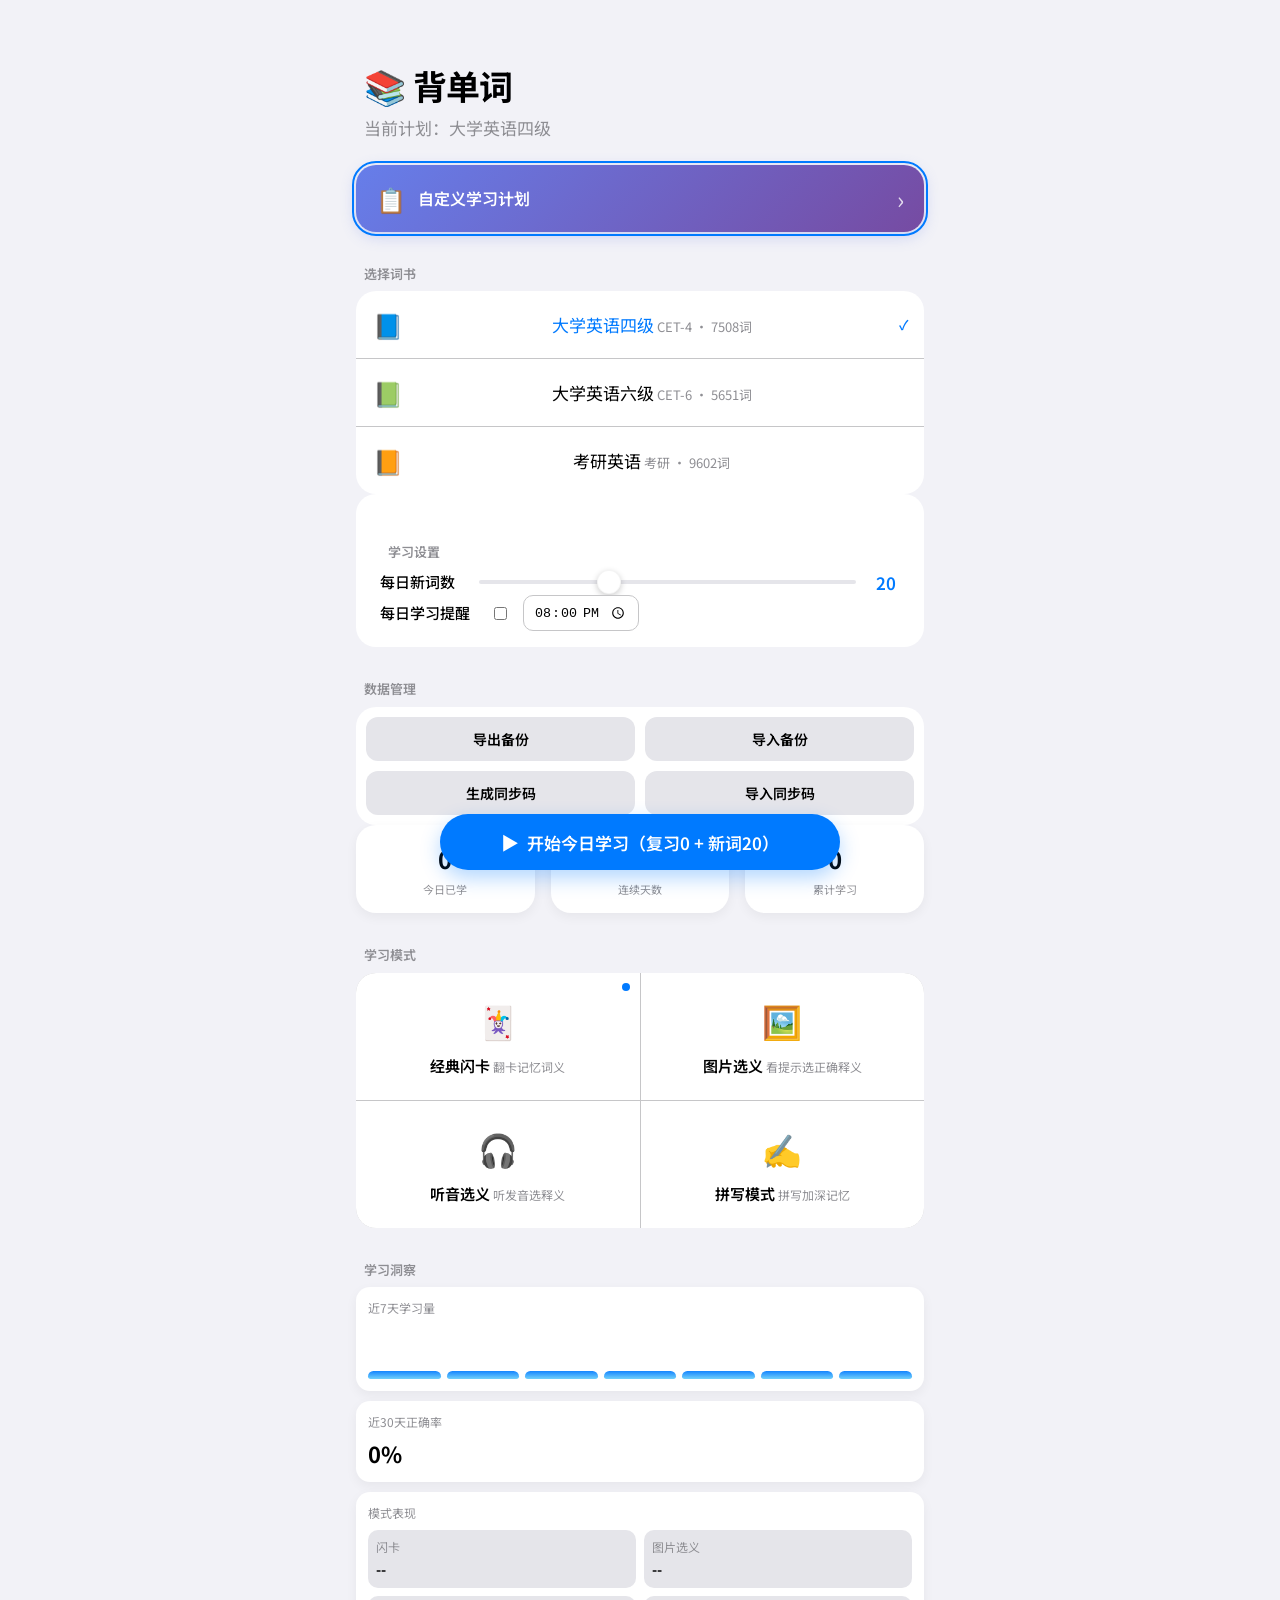
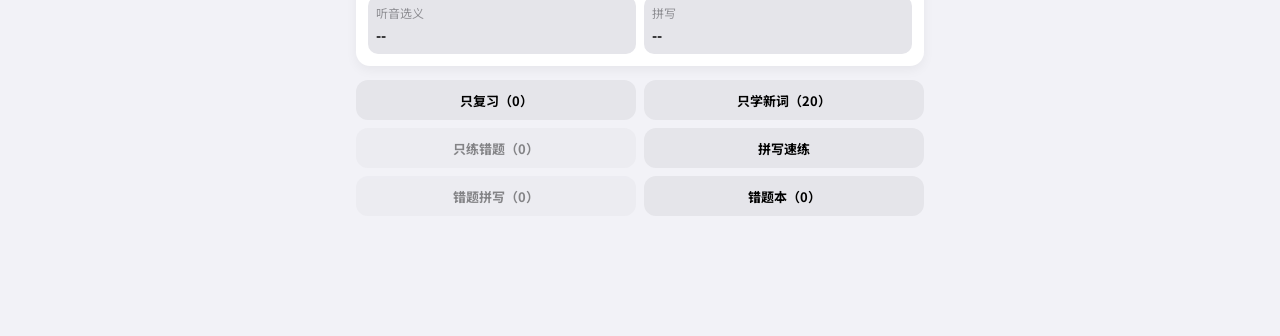
==== commit 01440090: "modified:   index.html 	modified:   script.js 	modified:   style.css" ====
--- a/index.html
+++ b/index.html
@@ -90,6 +90,13 @@
                         <span class="goal-value" id="dailyGoalValue">20</span>
                     </div>
                 </div>
+                <div class="setting-item">
+                    <label for="reminderEnabledChk">每日学习提醒</label>
+                    <div class="setting-control">
+                        <input id="reminderEnabledChk" type="checkbox" aria-label="启用每日学习提醒">
+                        <input id="reminderTimeInput" type="time" value="20:00" aria-label="提醒时间">
+                    </div>
+                </div>
             </section>
 
             <section class="data-tools">
@@ -97,6 +104,8 @@
                 <div class="data-actions">
                     <button class="data-btn" id="exportDataBtn" type="button">导出备份</button>
                     <button class="data-btn" id="importDataBtn" type="button">导入备份</button>
+                    <button class="data-btn" id="syncCodeExportBtn" type="button">生成同步码</button>
+                    <button class="data-btn" id="syncCodeImportBtn" type="button">导入同步码</button>
                     <input id="backupFileInput" type="file" accept=".json,application/json" hidden>
                 </div>
             </section>
@@ -164,6 +173,24 @@
                 </div>
             </section>
 
+            <section class="insight-section" id="insightSection" aria-live="polite">
+                <h2 class="section-title">学习洞察</h2>
+                <div class="insight-cards">
+                    <div class="insight-card">
+                        <div class="insight-label">近7天学习量</div>
+                        <div class="insight-chart" id="insightChart7d"></div>
+                    </div>
+                    <div class="insight-card">
+                        <div class="insight-label">近30天正确率</div>
+                        <div class="insight-value" id="insightAccuracy30d">0%</div>
+                    </div>
+                    <div class="insight-card">
+                        <div class="insight-label">模式表现</div>
+                        <div class="insight-mode-grid" id="insightModeGrid"></div>
+                    </div>
+                </div>
+            </section>
+
             <section class="quick-actions" id="quickActions">
                 <button class="data-btn quick-resume-btn hidden" id="resumeSessionBtn" type="button">继续上次学习</button>
                 <div class="quick-start-grid">
@@ -520,6 +547,11 @@
                 </div>
             </section>
 
+            <section class="result-insights hidden" id="resultInsights">
+                <h3 class="section-title">薄弱词建议</h3>
+                <div class="result-insight-list" id="resultWeakList"></div>
+            </section>
+
             <div class="result-actions">
                 <button class="data-btn" id="resultBackBtn" type="button">返回首页</button>
                 <button class="data-btn" id="resultNextBtn" type="button">继续学习</button>
@@ -620,8 +652,30 @@
                 <p class="result-subtitle" id="wrongSubtitle">查看并管理当前词书错题</p>
             </section>
 
+            <section class="wrong-tools">
+                <input class="wrong-search-input" id="wrongSearchInput" type="search" placeholder="搜索单词或释义">
+                <div class="wrong-tool-row">
+                    <select class="wrong-sort-select" id="wrongSortSelect">
+                        <option value="score">按错题强度</option>
+                        <option value="recent">按最近出错</option>
+                        <option value="due">按复习日期</option>
+                        <option value="alpha">按字母顺序</option>
+                    </select>
+                    <label class="wrong-only-hard">
+                        <input id="wrongOnlyHardChk" type="checkbox">
+                        <span>仅高频错题</span>
+                    </label>
+                </div>
+                <div class="wrong-batch-row">
+                    <button class="data-btn wrong-batch-btn" id="wrongClearHardBtn" type="button">清理高频错题</button>
+                    <button class="data-btn wrong-batch-btn" id="wrongClearOldBtn" type="button">清理30天前</button>
+                    <button class="data-btn wrong-batch-btn" id="wrongExportBtn" type="button">导出错题</button>
+                </div>
+            </section>
+
             <section class="wrong-list" id="wrongList"></section>
             <section class="wrong-empty hidden" id="wrongEmpty">当前还没有错题，继续保持。</section>
+            <button class="data-btn wrong-more-btn hidden" id="wrongMoreBtn" type="button">加载更多</button>
 
             <div class="wrong-actions">
                 <button class="data-btn" id="wrongPracticeBtn" type="button">练习这些错题</button>
@@ -629,7 +683,30 @@
             </div>
         </div>
     </div>
+    <div class="update-banner hidden" id="updateBanner">
+        <span class="update-banner-text" id="updateBannerText">发现新版本，可立即刷新。</span>
+        <div class="update-banner-actions">
+            <button class="update-banner-btn" id="updateNowBtn" type="button">立即更新</button>
+            <button class="update-banner-btn ghost" id="updateLaterBtn" type="button">稍后</button>
+        </div>
+    </div>
+
+    <dialog class="sync-modal" id="syncModal">
+        <div class="modal-content">
+            <h2 id="syncModalTitle">同步码</h2>
+            <p class="modal-hint" id="syncModalHint">复制同步码到另一台设备导入。</p>
+            <textarea id="syncCodeText" class="sync-code-text" placeholder="同步码"></textarea>
+            <div class="modal-actions">
+                <button class="modal-btn modal-btn-cancel" id="syncModalCancelBtn" type="button">关闭</button>
+                <button class="modal-btn modal-btn-confirm" id="syncModalConfirmBtn" type="button">确定</button>
+            </div>
+        </div>
+    </dialog>
+
+    <div class="sr-live" id="srLive" aria-live="polite" aria-atomic="true"></div>
+
     <script src="vocab_library.js"></script>
+    <script src="core_utils.js"></script>
     <div class="session-toast hidden" id="sessionToast">已自动保存学习进度</div>
     <script src="script.js"></script>
 </body>
--- a/style.css
+++ b/style.css
@@ -1428,6 +1428,10 @@
     padding: 20px;
 }
 
+.sync-modal .modal-content {
+    padding: 20px;
+}
+
 .import-modal h2 {
     font-size: 22px;
     margin-bottom: 8px;
@@ -1653,6 +1657,114 @@
     gap: 12px;
 }
 
+.insight-section {
+    margin-top: 14px;
+}
+
+.insight-cards {
+    display: grid;
+    gap: 10px;
+}
+
+.insight-card {
+    background: var(--bg-secondary);
+    border-radius: 14px;
+    padding: 12px;
+    box-shadow: var(--card-shadow);
+}
+
+.insight-label {
+    font-size: 12px;
+    color: var(--text-secondary);
+}
+
+.insight-value {
+    margin-top: 6px;
+    font-size: 22px;
+    font-weight: 700;
+    color: var(--text-primary);
+}
+
+.insight-chart {
+    margin-top: 8px;
+    display: grid;
+    grid-template-columns: repeat(7, minmax(0, 1fr));
+    gap: 6px;
+    align-items: end;
+    min-height: 54px;
+}
+
+.insight-bar {
+    width: 100%;
+    border-radius: 8px 8px 4px 4px;
+    background: linear-gradient(180deg, rgba(0, 122, 255, 0.92), rgba(90, 200, 250, 0.86));
+    min-height: 8px;
+}
+
+.insight-mode-grid {
+    margin-top: 8px;
+    display: grid;
+    grid-template-columns: 1fr 1fr;
+    gap: 8px;
+}
+
+.insight-mode-item {
+    border-radius: 10px;
+    padding: 8px;
+    background: var(--bg-tertiary);
+}
+
+.insight-mode-name {
+    font-size: 12px;
+    color: var(--text-secondary);
+}
+
+.insight-mode-value {
+    margin-top: 3px;
+    font-size: 14px;
+    font-weight: 700;
+    color: var(--text-primary);
+}
+
+.sync-code-text {
+    width: 100%;
+    min-height: 140px;
+    border-radius: 12px;
+    border: 1px solid var(--ios-separator);
+    background: var(--bg-secondary);
+    color: var(--text-primary);
+    padding: 10px;
+    font-family: ui-monospace, SFMono-Regular, Menlo, Consolas, monospace;
+    font-size: 12px;
+    line-height: 1.4;
+    resize: vertical;
+}
+
+.sr-live {
+    position: absolute !important;
+    width: 1px;
+    height: 1px;
+    padding: 0;
+    margin: -1px;
+    overflow: hidden;
+    clip: rect(0, 0, 0, 0);
+    white-space: nowrap;
+    border: 0;
+}
+
+.result-insights .section-title {
+    margin-top: 0;
+}
+
+input[type="time"] {
+    min-height: 36px;
+    border-radius: 10px;
+    border: 1px solid var(--ios-separator);
+    padding: 0 10px;
+    background: var(--bg-secondary);
+    color: var(--text-primary);
+}
+
 @media (max-width: 420px) {
     .install-card {
         flex-direction: column;
@@ -1678,6 +1790,67 @@
     margin-bottom: 12px;
 }
 
+.wrong-tools {
+    margin-bottom: 10px;
+    display: grid;
+    gap: 8px;
+}
+
+.wrong-search-input,
+.wrong-sort-select {
+    width: 100%;
+    min-height: 40px;
+    border: 1px solid var(--ios-separator);
+    border-radius: 12px;
+    background: var(--bg-secondary);
+    color: var(--text-primary);
+    padding: 0 12px;
+    font-size: 14px;
+    outline: none;
+}
+
+.wrong-search-input::placeholder {
+    color: var(--text-secondary);
+}
+
+.wrong-tool-row {
+    display: grid;
+    grid-template-columns: 1fr auto;
+    gap: 8px;
+    align-items: center;
+}
+
+.wrong-batch-row {
+    display: grid;
+    grid-template-columns: repeat(3, minmax(0, 1fr));
+    gap: 8px;
+}
+
+.wrong-batch-btn {
+    min-height: 36px;
+    font-size: 12px;
+    font-weight: 700;
+}
+
+.wrong-only-hard {
+    min-height: 40px;
+    border-radius: 12px;
+    padding: 0 10px;
+    background: var(--bg-secondary);
+    border: 1px solid var(--ios-separator);
+    display: inline-flex;
+    align-items: center;
+    gap: 6px;
+    font-size: 13px;
+    color: var(--text-secondary);
+    white-space: nowrap;
+}
+
+.wrong-only-hard input {
+    width: 14px;
+    height: 14px;
+}
+
 .wrong-list {
     display: grid;
     gap: 10px;
@@ -1714,6 +1887,12 @@
     margin-top: 8px;
     font-size: 12px;
     color: var(--text-secondary);
+}
+
+.wrong-highlight {
+    background: rgba(255, 204, 0, 0.25);
+    border-radius: 4px;
+    padding: 0 2px;
 }
 
 .wrong-remove-btn {
@@ -1741,6 +1920,11 @@
     text-align: center;
 }
 
+.wrong-more-btn {
+    margin-top: 10px;
+    width: 100%;
+}
+
 .wrong-actions {
     margin-top: 14px;
     display: grid;
@@ -1748,7 +1932,94 @@
     gap: 10px;
 }
 
+.result-insights {
+    margin-top: 16px;
+}
+
+.result-insight-list {
+    margin-top: 6px;
+    display: grid;
+    gap: 8px;
+}
+
+.result-insight-item {
+    background: var(--bg-secondary);
+    border-radius: 12px;
+    padding: 10px 12px;
+    box-shadow: var(--card-shadow);
+}
+
+.result-insight-word {
+    font-size: 15px;
+    font-weight: 700;
+    color: var(--text-primary);
+}
+
+.result-insight-meta {
+    margin-top: 3px;
+    font-size: 12px;
+    color: var(--text-secondary);
+}
+
+.update-banner {
+    position: fixed;
+    left: 50%;
+    top: calc(10px + env(safe-area-inset-top));
+    transform: translateX(-50%);
+    width: min(94%, 520px);
+    z-index: 1800;
+    background: var(--bg-secondary);
+    border: 1px solid var(--ios-separator);
+    border-radius: 14px;
+    padding: 10px;
+    box-shadow: var(--card-shadow);
+    display: grid;
+    gap: 8px;
+}
+
+.update-banner-text {
+    font-size: 13px;
+    color: var(--text-primary);
+    line-height: 1.35;
+}
+
+.update-banner-actions {
+    display: grid;
+    grid-template-columns: 1fr 1fr;
+    gap: 8px;
+}
+
+.update-banner-btn {
+    min-height: 34px;
+    border-radius: 10px;
+    font-size: 13px;
+    font-weight: 700;
+    background: var(--ios-blue);
+    color: #fff;
+}
+
+.update-banner-btn.ghost {
+    background: var(--bg-tertiary);
+    color: var(--text-primary);
+}
+
 @media (max-width: 420px) {
+    .insight-mode-grid {
+        grid-template-columns: 1fr;
+    }
+
+    .wrong-tool-row {
+        grid-template-columns: 1fr;
+    }
+
+    .wrong-batch-row {
+        grid-template-columns: 1fr;
+    }
+
+    .wrong-only-hard {
+        justify-content: center;
+    }
+
     .wrong-actions {
         grid-template-columns: 1fr;
     }
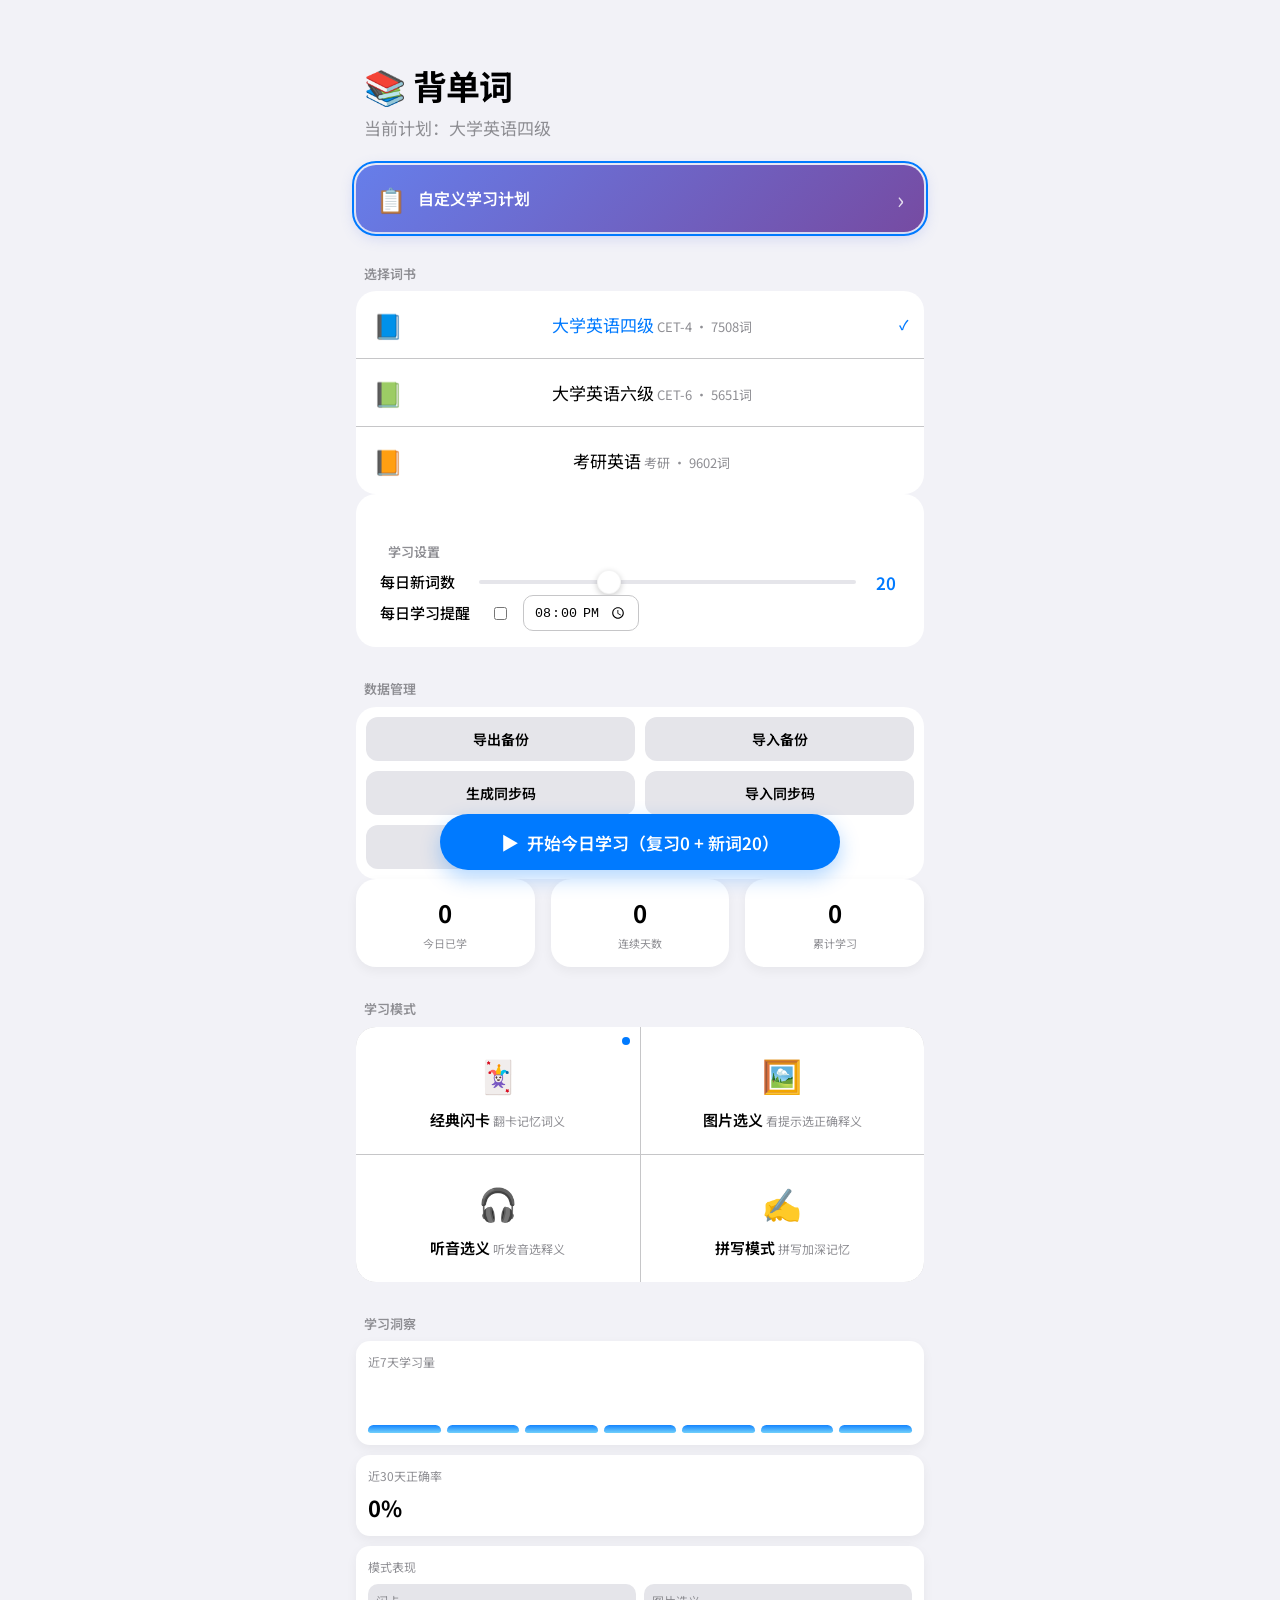
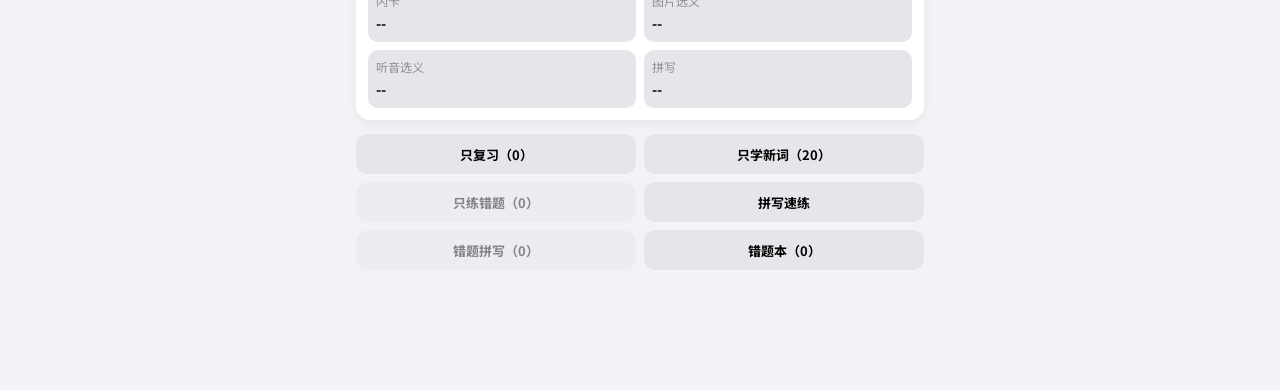
==== commit ce1ce3eb: "modified:   index.html 	modified:   script.js" ====
--- a/index.html
+++ b/index.html
@@ -106,7 +106,9 @@
                     <button class="data-btn" id="importDataBtn" type="button">导入备份</button>
                     <button class="data-btn" id="syncCodeExportBtn" type="button">生成同步码</button>
                     <button class="data-btn" id="syncCodeImportBtn" type="button">导入同步码</button>
+                    <button class="data-btn" id="importWordsJsonBtn" type="button">导入词表JSON</button>
                     <input id="backupFileInput" type="file" accept=".json,application/json" hidden>
+                    <input id="wordJsonInput" type="file" accept=".json,application/json" hidden>
                 </div>
             </section>
 
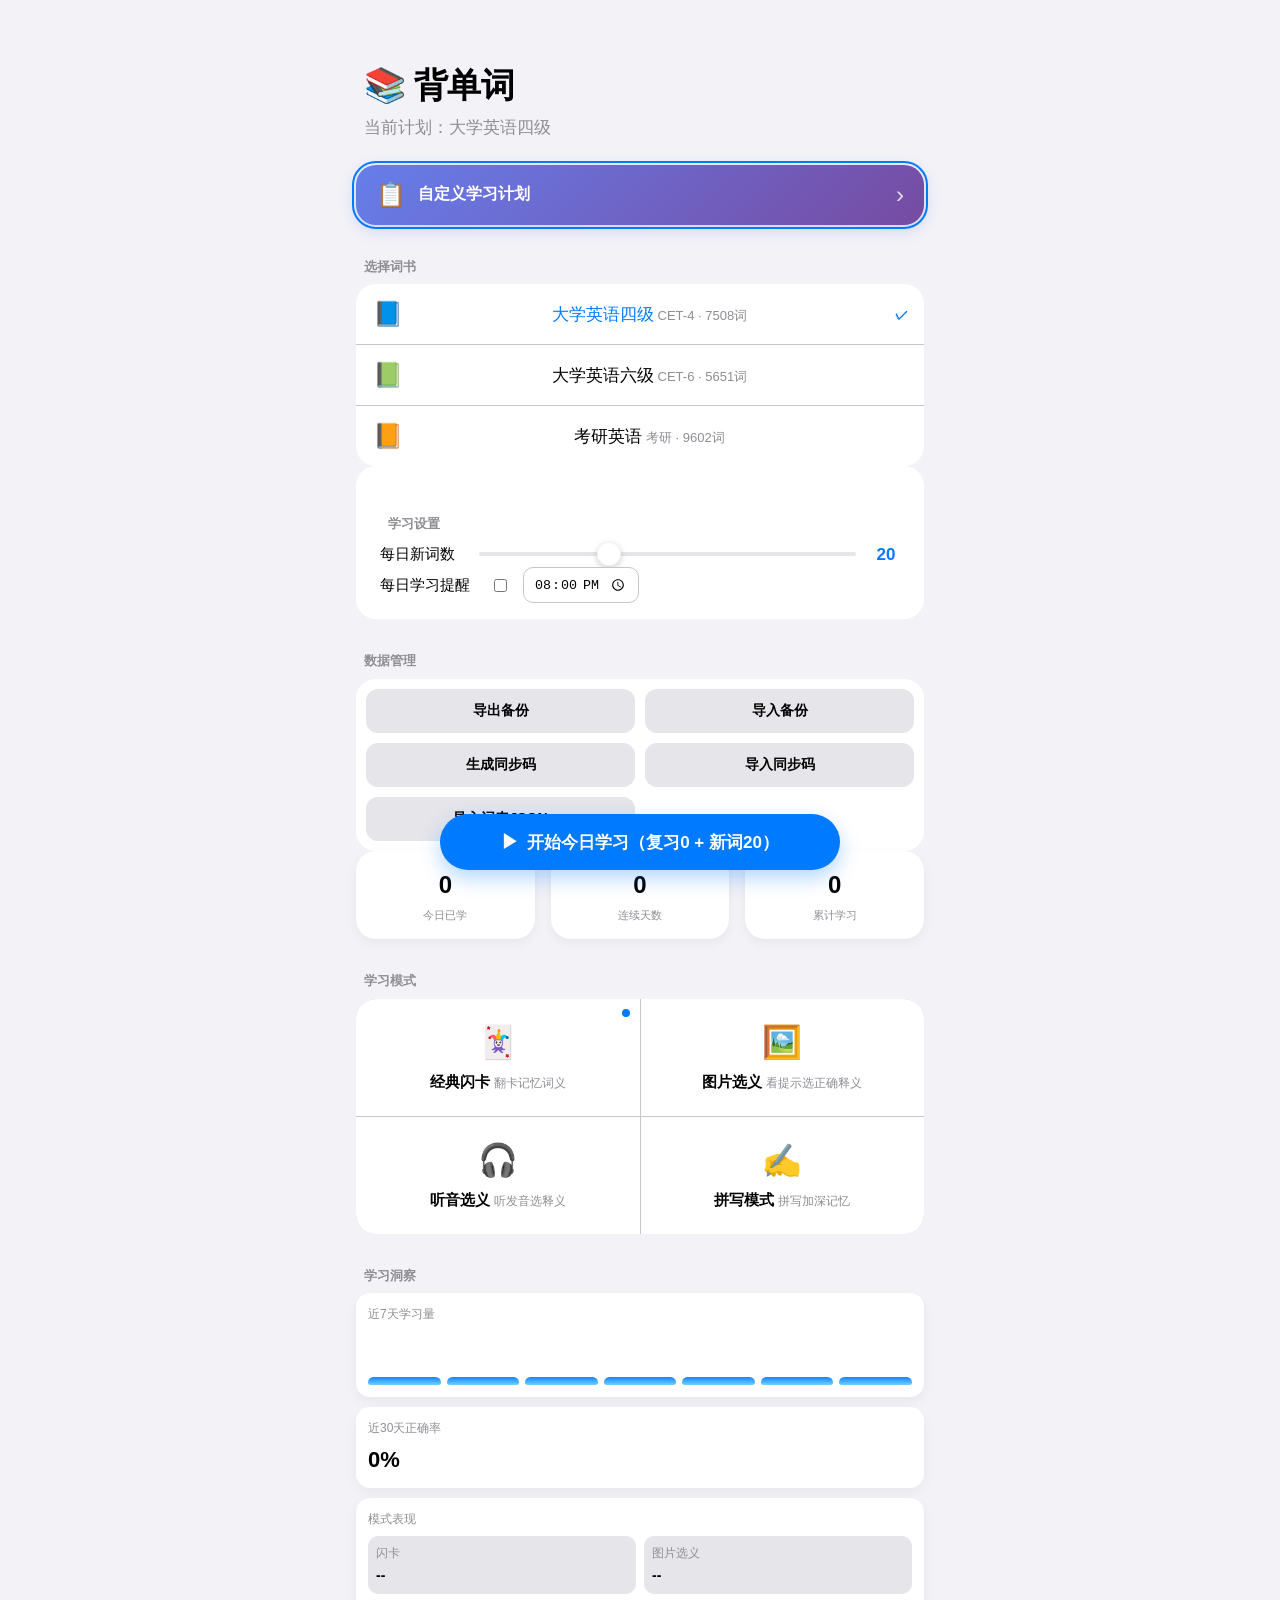
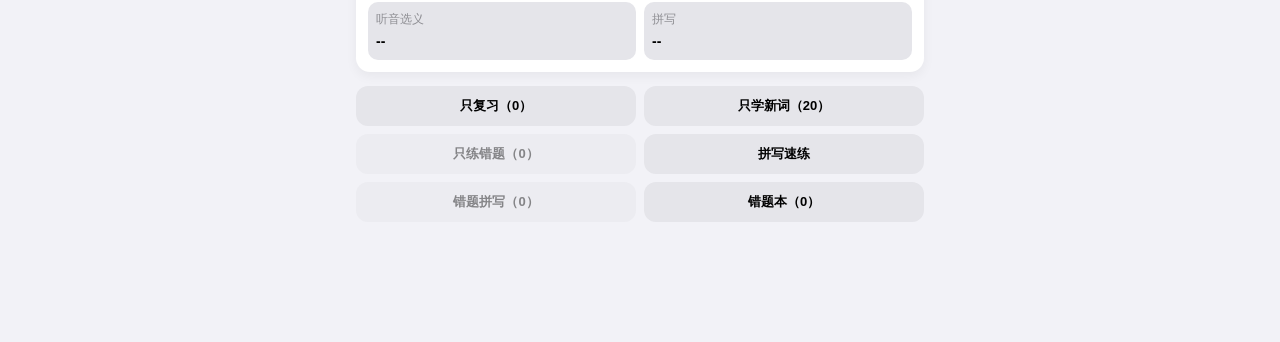
==== commit 386bc81b: "modified:   index.html 	modified:   script.js 	modified:   style.css 	modified:   sw.js" ====
--- a/index.html
+++ b/index.html
@@ -20,8 +20,6 @@
     <link rel="icon" href="./icon.svg" type="image/svg+xml">
     <link rel="apple-touch-icon" href="./icon.svg">
     <title>背单词</title>
-    <link rel="preconnect" href="https://fonts.googleapis.com">
-    <link rel="preconnect" href="https://fonts.gstatic.com" crossorigin>
     <link href="https://fonts.googleapis.com/css2?family=Noto+Sans+SC:wght@400;500;600;700&display=swap"
         rel="stylesheet">
     <link rel="stylesheet" href="style.css">
@@ -707,7 +705,6 @@
 
     <div class="sr-live" id="srLive" aria-live="polite" aria-atomic="true"></div>
 
-    <script src="vocab_library.js"></script>
     <script src="core_utils.js"></script>
     <div class="session-toast hidden" id="sessionToast">已自动保存学习进度</div>
     <script src="script.js"></script>
--- a/style.css
+++ b/style.css
@@ -1379,7 +1379,7 @@
 
 /* ===== App Overrides ===== */
 body {
-    font-family: "Noto Sans SC", -apple-system, BlinkMacSystemFont, "SF Pro Text", "Helvetica Neue", Helvetica, Arial, sans-serif;
+    font-family: "PingFang SC", "Hiragino Sans GB", "Microsoft YaHei", "Noto Sans CJK SC", -apple-system, BlinkMacSystemFont, "SF Pro Text", "Helvetica Neue", Helvetica, Arial, sans-serif;
 }
 
 .settings-section {
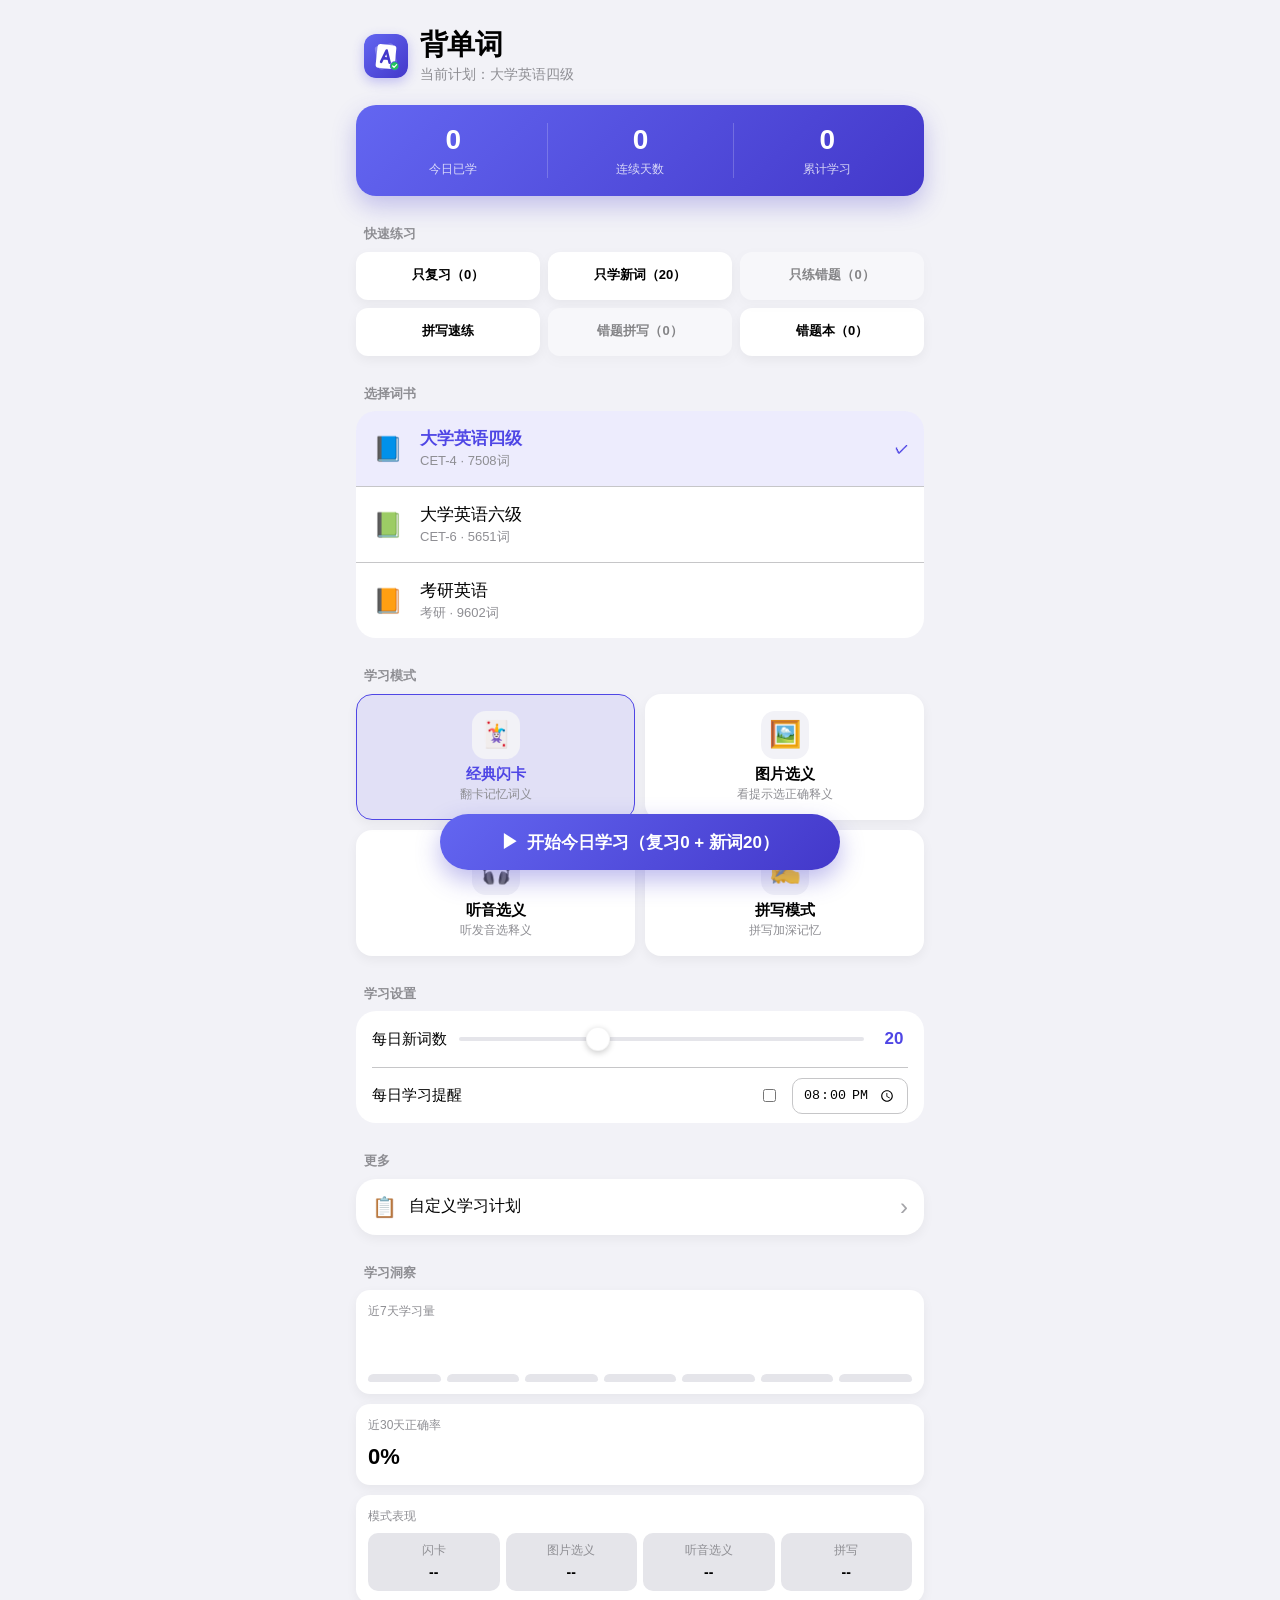
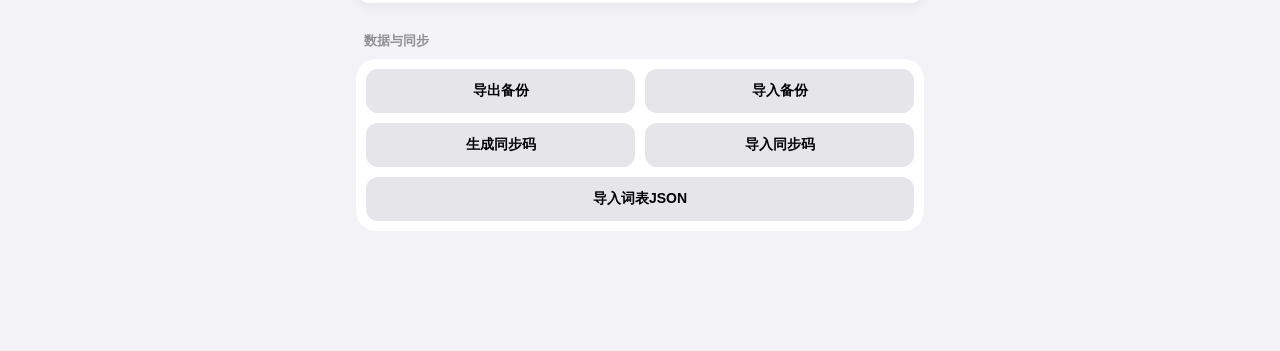
==== commit a9fb152a: "Refresh UI and app icon - New icon: stacked flashcards with a check, drawn from shapes only - One in" ====
--- a/index.html
+++ b/index.html
@@ -6,7 +6,7 @@
     <meta name="viewport"
         content="width=device-width, initial-scale=1.0, viewport-fit=cover, maximum-scale=1.0, user-scalable=no">
     <meta name="description" content="手机端背单词应用，支持闪卡、听音、拼写和图片选择模式。">
-    <meta name="theme-color" content="#0e7490">
+    <meta name="theme-color" content="#4F46E5">
     <meta name="application-name" content="背单词">
     <meta name="mobile-web-app-capable" content="yes">
     <!-- iOS PWA 支持 -->
@@ -18,10 +18,8 @@
     <link rel="apple-touch-startup-image" href="./icon.svg">
     <link rel="manifest" href="./manifest.json">
     <link rel="icon" href="./icon.svg" type="image/svg+xml">
-    <link rel="apple-touch-icon" href="./icon.svg">
+    <link rel="apple-touch-icon" sizes="180x180" href="./icon-180.png">
     <title>背单词</title>
-    <link href="https://fonts.googleapis.com/css2?family=Noto+Sans+SC:wght@400;500;600;700&display=swap"
-        rel="stylesheet">
     <link rel="stylesheet" href="style.css">
 </head>
 
@@ -35,17 +33,41 @@
     <div class="view view-dashboard" id="dashboardView">
         <div class="dashboard-container">
             <header class="dashboard-header">
-                <h1 class="app-title">📚 背单词</h1>
-                <p class="current-plan" id="currentPlan">当前计划：大学英语四级</p>
+                <img class="app-logo" src="./icon.svg" alt="" width="44" height="44">
+                <div class="dashboard-heading">
+                    <h1 class="app-title">背单词</h1>
+                    <p class="current-plan" id="currentPlan">当前计划：大学英语四级</p>
+                </div>
             </header>
 
-            <!-- 自定义计划入口 -->
-            <section class="custom-plan-entry">
-                <button class="custom-plan-btn" id="customPlanBtn" type="button">
-                    <span class="custom-plan-icon">📋</span>
-                    <span class="custom-plan-text">自定义学习计划</span>
-                    <span class="custom-plan-arrow">›</span>
-                </button>
+            <section class="today-card" aria-label="今日概览">
+                <div class="stats-grid">
+                    <div class="stat-item">
+                        <div class="stat-value" id="statLearned">0</div>
+                        <div class="stat-label">今日已学</div>
+                    </div>
+                    <div class="stat-item">
+                        <div class="stat-value" id="statStreak">0</div>
+                        <div class="stat-label">连续天数</div>
+                    </div>
+                    <div class="stat-item">
+                        <div class="stat-value" id="statTotal">0</div>
+                        <div class="stat-label">累计学习</div>
+                    </div>
+                </div>
+            </section>
+
+            <section class="quick-actions" id="quickActions">
+                <h2 class="section-title">快速练习</h2>
+                <button class="data-btn quick-resume-btn hidden" id="resumeSessionBtn" type="button">继续上次学习</button>
+                <div class="quick-start-grid">
+                    <button class="data-btn quick-action-btn" id="quickReviewBtn" type="button">只复习</button>
+                    <button class="data-btn quick-action-btn" id="quickNewBtn" type="button">只学新词</button>
+                    <button class="data-btn quick-action-btn" id="quickWrongBtn" type="button">只练错题</button>
+                    <button class="data-btn quick-action-btn" id="quickSpellingBtn" type="button">拼写速练</button>
+                    <button class="data-btn quick-action-btn" id="quickWrongSpellingBtn" type="button">错题拼写</button>
+                    <button class="data-btn quick-action-btn" id="quickWrongBookBtn" type="button">错题本</button>
+                </div>
             </section>
 
             <section class="book-selection">
@@ -76,66 +98,6 @@
                         </span>
                         <span class="book-check">✓</span>
                     </button>
-                </div>
-            </section>
-
-            <section class="settings-section">
-                <h2 class="section-title">学习设置</h2>
-                <div class="setting-item">
-                    <label for="dailyGoalSlider">每日新词数</label>
-                    <div class="setting-control">
-                        <input type="range" id="dailyGoalSlider" min="5" max="50" step="5" value="20">
-                        <span class="goal-value" id="dailyGoalValue">20</span>
-                    </div>
-                </div>
-                <div class="setting-item">
-                    <label for="reminderEnabledChk">每日学习提醒</label>
-                    <div class="setting-control">
-                        <input id="reminderEnabledChk" type="checkbox" aria-label="启用每日学习提醒">
-                        <input id="reminderTimeInput" type="time" value="20:00" aria-label="提醒时间">
-                    </div>
-                </div>
-            </section>
-
-            <section class="data-tools">
-                <h2 class="section-title">数据管理</h2>
-                <div class="data-actions">
-                    <button class="data-btn" id="exportDataBtn" type="button">导出备份</button>
-                    <button class="data-btn" id="importDataBtn" type="button">导入备份</button>
-                    <button class="data-btn" id="syncCodeExportBtn" type="button">生成同步码</button>
-                    <button class="data-btn" id="syncCodeImportBtn" type="button">导入同步码</button>
-                    <button class="data-btn" id="importWordsJsonBtn" type="button">导入词表JSON</button>
-                    <input id="backupFileInput" type="file" accept=".json,application/json" hidden>
-                    <input id="wordJsonInput" type="file" accept=".json,application/json" hidden>
-                </div>
-            </section>
-
-            <section class="install-tools hidden" id="installEntry">
-                <h2 class="section-title">手机下载</h2>
-                <div class="install-card">
-                    <div class="install-copy">
-                        <p class="install-title">下载 App 到手机桌面</p>
-                        <p class="install-tip" id="installTip">添加到主屏幕后可离线学习，进度保存在本机。</p>
-                    </div>
-                    <div class="install-actions">
-                        <button class="data-btn install-btn" id="installAppBtn" type="button">下载 App</button>
-                        <button class="install-dismiss-btn" id="installDismissBtn" type="button" aria-label="暂不显示安装提示">暂不显示</button>
-                    </div>
-                </div>
-            </section>
-
-            <section class="stats-grid">
-                <div class="stat-item">
-                    <div class="stat-value" id="statLearned">0</div>
-                    <div class="stat-label">今日已学</div>
-                </div>
-                <div class="stat-item">
-                    <div class="stat-value" id="statStreak">0</div>
-                    <div class="stat-label">连续天数</div>
-                </div>
-                <div class="stat-item">
-                    <div class="stat-value" id="statTotal">0</div>
-                    <div class="stat-label">累计学习</div>
                 </div>
             </section>
 
@@ -173,6 +135,33 @@
                 </div>
             </section>
 
+            <h2 class="section-title">学习设置</h2>
+            <section class="settings-section">
+                <div class="setting-item">
+                    <label for="dailyGoalSlider">每日新词数</label>
+                    <div class="setting-control">
+                        <input type="range" id="dailyGoalSlider" min="5" max="50" step="5" value="20">
+                        <span class="goal-value" id="dailyGoalValue">20</span>
+                    </div>
+                </div>
+                <div class="setting-item">
+                    <label for="reminderEnabledChk">每日学习提醒</label>
+                    <div class="setting-control">
+                        <input id="reminderEnabledChk" type="checkbox" aria-label="启用每日学习提醒">
+                        <input id="reminderTimeInput" type="time" value="20:00" aria-label="提醒时间">
+                    </div>
+                </div>
+            </section>
+
+            <h2 class="section-title">更多</h2>
+            <section class="custom-plan-entry">
+                <button class="custom-plan-btn" id="customPlanBtn" type="button">
+                    <span class="custom-plan-icon" aria-hidden="true">📋</span>
+                    <span class="custom-plan-text">自定义学习计划</span>
+                    <span class="custom-plan-arrow" aria-hidden="true">›</span>
+                </button>
+            </section>
+
             <section class="insight-section" id="insightSection" aria-live="polite">
                 <h2 class="section-title">学习洞察</h2>
                 <div class="insight-cards">
@@ -191,17 +180,33 @@
                 </div>
             </section>
 
-            <section class="quick-actions" id="quickActions">
-                <button class="data-btn quick-resume-btn hidden" id="resumeSessionBtn" type="button">继续上次学习</button>
-                <div class="quick-start-grid">
-                    <button class="data-btn quick-action-btn" id="quickReviewBtn" type="button">只复习</button>
-                    <button class="data-btn quick-action-btn" id="quickNewBtn" type="button">只学新词</button>
-                    <button class="data-btn quick-action-btn" id="quickWrongBtn" type="button">只练错题</button>
-                    <button class="data-btn quick-action-btn" id="quickSpellingBtn" type="button">拼写速练</button>
-                    <button class="data-btn quick-action-btn" id="quickWrongSpellingBtn" type="button">错题拼写</button>
-                    <button class="data-btn quick-action-btn" id="quickWrongBookBtn" type="button">错题本</button>
-                </div>
-            </section>
+            <section class="data-tools">
+                <h2 class="section-title">数据与同步</h2>
+                <div class="data-actions">
+                    <button class="data-btn" id="exportDataBtn" type="button">导出备份</button>
+                    <button class="data-btn" id="importDataBtn" type="button">导入备份</button>
+                    <button class="data-btn" id="syncCodeExportBtn" type="button">生成同步码</button>
+                    <button class="data-btn" id="syncCodeImportBtn" type="button">导入同步码</button>
+                    <button class="data-btn" id="importWordsJsonBtn" type="button">导入词表JSON</button>
+                    <input id="backupFileInput" type="file" accept=".json,application/json" hidden>
+                    <input id="wordJsonInput" type="file" accept=".json,application/json" hidden>
+                </div>
+            </section>
+
+            <section class="install-tools hidden" id="installEntry">
+                <h2 class="section-title">手机下载</h2>
+                <div class="install-card">
+                    <div class="install-copy">
+                        <p class="install-title">下载 App 到手机桌面</p>
+                        <p class="install-tip" id="installTip">添加到主屏幕后可离线学习，进度保存在本机。</p>
+                    </div>
+                    <div class="install-actions">
+                        <button class="data-btn install-btn" id="installAppBtn" type="button">下载 App</button>
+                        <button class="install-dismiss-btn" id="installDismissBtn" type="button" aria-label="暂不显示安装提示">暂不显示</button>
+                    </div>
+                </div>
+            </section>
+
             <button class="start-btn" id="startSessionBtn" type="button">
                 <span class="start-btn-icon">▶</span>
                 <span class="start-btn-text">开始今日学习</span>
@@ -292,7 +297,7 @@
                             <span class="field-content" id="etymologyText"></span>
                         </div>
                         <div class="example" id="example">
-                            <span class="field-label">📝 例句</span>
+                            <span class="field-label">📝 词组 / 例句</span>
                             <span class="field-content" id="exampleText"></span>
                         </div>
                     </div>
@@ -361,19 +366,19 @@
 
             <div class="picture-options" id="pictureOptions">
                 <button class="picture-option" type="button" data-index="0">
-                    <span class="picture-emoji">🎯</span>
+                    <span class="picture-emoji" aria-hidden="true">1</span>
                     <span class="picture-text">选项1</span>
                 </button>
                 <button class="picture-option" type="button" data-index="1">
-                    <span class="picture-emoji">🎨</span>
+                    <span class="picture-emoji" aria-hidden="true">2</span>
                     <span class="picture-text">选项2</span>
                 </button>
                 <button class="picture-option" type="button" data-index="2">
-                    <span class="picture-emoji">📚</span>
+                    <span class="picture-emoji" aria-hidden="true">3</span>
                     <span class="picture-text">选项3</span>
                 </button>
                 <button class="picture-option" type="button" data-index="3">
-                    <span class="picture-emoji">🧭</span>
+                    <span class="picture-emoji" aria-hidden="true">4</span>
                     <span class="picture-text">选项4</span>
                 </button>
             </div>
--- a/style.css
+++ b/style.css
@@ -23,6 +23,13 @@
 
     --ios-separator: #C6C6C8;
 
+    /* 品牌色（与图标一致的靛蓝）：--accent 用于填充，--accent-text 用于文字 */
+    --accent: #4F46E5;
+    --accent-strong: #4338CA;
+    --accent-rgb: 79, 70, 229;
+    --accent-text: #4F46E5;
+    --accent-soft: rgba(79, 70, 229, 0.1);
+
     /* Mapping to App Variables */
     --bg-primary: var(--ios-bg-primary);
     --bg-secondary: var(--ios-bg-secondary);
@@ -31,7 +38,7 @@
     --text-primary: var(--ios-text-primary);
     --text-secondary: var(--ios-text-secondary);
     --text-muted: var(--ios-text-secondary);
-    --text-accent: var(--ios-blue);
+    --text-accent: var(--accent-text);
 
     --btn-unknown: var(--ios-red);
     --btn-fuzzy: var(--ios-orange);
@@ -69,6 +76,12 @@
 
         --ios-separator: #38383A;
 
+        --accent: #6366F1;
+        --accent-strong: #4F46E5;
+        --accent-rgb: 99, 102, 241;
+        --accent-text: #A5B4FC;
+        --accent-soft: rgba(129, 140, 248, 0.16);
+
         --card-shadow: 0 4px 12px rgba(0, 0, 0, 0.3);
         --modal-shadow: 0 8px 32px rgba(0, 0, 0, 0.4);
     }
@@ -82,7 +95,7 @@
 }
 
 body {
-    font-family: -apple-system, BlinkMacSystemFont, "SF Pro Text", "Helvetica Neue", Helvetica, Arial, sans-serif;
+    font-family: -apple-system, BlinkMacSystemFont, "SF Pro Text", "Helvetica Neue", "PingFang SC", "Hiragino Sans GB", "Microsoft YaHei", "Noto Sans CJK SC", Helvetica, Arial, sans-serif;
     background-color: var(--bg-primary);
     color: var(--text-primary);
     line-height: 1.5;
@@ -180,7 +193,7 @@
 
 .progress-fill {
     height: 100%;
-    background: var(--ios-blue);
+    background: var(--accent);
     border-radius: var(--radius-full);
     transition: width 0.3s ease;
 }
@@ -240,7 +253,7 @@
 }
 
 .book-card.selected .book-name {
-    color: var(--ios-blue);
+    color: var(--accent-text);
 }
 
 .book-card.selected .book-check {
@@ -271,7 +284,7 @@
 }
 
 .book-check {
-    color: var(--ios-blue);
+    color: var(--accent-text);
     font-weight: 600;
     opacity: 0;
     transform: scale(0.8);
@@ -316,7 +329,7 @@
     right: 10px;
     width: 8px;
     height: 8px;
-    background: var(--ios-blue);
+    background: var(--accent);
     border-radius: 50%;
 }
 
@@ -419,7 +432,7 @@
     width: 90%;
     max-width: 400px;
     height: 56px;
-    background: var(--ios-blue);
+    background: var(--accent);
     color: white;
     border-radius: 28px;
     font-size: 17px;
@@ -428,14 +441,14 @@
     align-items: center;
     justify-content: center;
     gap: var(--spacing-sm);
-    box-shadow: 0 8px 20px rgba(0, 122, 255, 0.3);
+    box-shadow: 0 8px 20px rgba(var(--accent-rgb), 0.3);
     z-index: 1000;
     transition: transform 0.2s, background 0.2s;
 }
 
 .start-btn:active {
     transform: translateX(-50%) scale(0.96);
-    background: #0062CC;
+    background: var(--accent-strong);
 }
 
 .start-btn-icon {
@@ -610,6 +623,7 @@
 .field-content {
     color: var(--text-primary);
     display: block;
+    white-space: pre-line;
 }
 
 /* 旧样式兼容 */
@@ -650,7 +664,7 @@
 .play-btn {
     width: 44px;
     height: 44px;
-    background: var(--ios-blue);
+    background: var(--accent);
     color: white;
     border-radius: 50%;
     display: flex;
@@ -658,7 +672,7 @@
     justify-content: center;
     margin: var(--spacing-md) auto;
     font-size: 20px;
-    box-shadow: 0 4px 12px rgba(0, 122, 255, 0.3);
+    box-shadow: 0 4px 12px rgba(var(--accent-rgb), 0.3);
 }
 
 .word-meaning {
@@ -761,7 +775,7 @@
     height: 40px;
     background: var(--bg-secondary);
     border-radius: 50%;
-    color: var(--ios-blue);
+    color: var(--accent-text);
     margin-top: 10px;
     box-shadow: var(--card-shadow);
 }
@@ -790,8 +804,18 @@
     background: var(--bg-tertiary);
 }
 
+/* 选项序号徽标，对应键盘快捷键 1-4 */
 .picture-emoji {
-    font-size: 48px;
+    width: 32px;
+    height: 32px;
+    border-radius: 50%;
+    background: var(--accent-soft);
+    color: var(--accent-text);
+    font-size: 15px;
+    font-weight: 700;
+    display: flex;
+    align-items: center;
+    justify-content: center;
 }
 
 .picture-text {
@@ -824,10 +848,10 @@
     height: 100px;
     border-radius: 50px;
     /* iOS-style big button */
-    background: var(--ios-blue);
+    background: var(--accent);
     color: white;
     font-size: 40px;
-    box-shadow: 0 10px 30px rgba(0, 122, 255, 0.4);
+    box-shadow: 0 10px 30px rgba(var(--accent-rgb), 0.4);
     display: inline-flex;
     align-items: center;
     justify-content: center;
@@ -937,7 +961,7 @@
 }
 
 .char-box.current {
-    border-bottom-color: var(--ios-blue);
+    border-bottom-color: var(--accent);
 }
 
 .char-box.correct {
@@ -1143,7 +1167,7 @@
     font-size: 17px;
     font-weight: 500;
     background: transparent;
-    color: var(--ios-blue);
+    color: var(--accent-text);
 }
 
 .modal-btn:active {
@@ -1171,7 +1195,7 @@
 .spelling-audio-btn {
     width: 56px;
     height: 56px;
-    background: var(--ios-blue);
+    background: var(--accent);
     color: white;
     border-radius: 50%;
     font-size: 24px;
@@ -1179,7 +1203,7 @@
     display: flex;
     align-items: center;
     justify-content: center;
-    box-shadow: 0 4px 12px rgba(0, 122, 255, 0.3);
+    box-shadow: 0 4px 12px rgba(var(--accent-rgb), 0.3);
     transition: transform 0.2s;
 }
 
@@ -1214,7 +1238,7 @@
 }
 
 .spelling-char.current {
-    border-bottom-color: var(--ios-blue);
+    border-bottom-color: var(--accent);
     animation: pulse 1s infinite;
 }
 
@@ -1341,7 +1365,7 @@
 .goal-value {
     font-size: 17px;
     font-weight: 600;
-    color: var(--ios-blue);
+    color: var(--accent-text);
     min-width: 28px;
     text-align: center;
 }
@@ -1529,9 +1553,9 @@
 
 .quick-resume-btn {
     width: 100%;
-    background: rgba(0, 122, 255, 0.12);
-    color: var(--ios-blue);
-    border: 1px solid rgba(0, 122, 255, 0.24);
+    background: rgba(var(--accent-rgb), 0.12);
+    color: var(--accent-text);
+    border: 1px solid rgba(var(--accent-rgb), 0.24);
     font-size: 15px;
 }
 
@@ -1574,7 +1598,7 @@
 button:focus-visible,
 input:focus-visible,
 textarea:focus-visible {
-    outline: 2px solid var(--ios-blue);
+    outline: 2px solid var(--accent);
     outline-offset: 2px;
 }
 
@@ -1697,7 +1721,7 @@
 .insight-bar {
     width: 100%;
     border-radius: 8px 8px 4px 4px;
-    background: linear-gradient(180deg, rgba(0, 122, 255, 0.92), rgba(90, 200, 250, 0.86));
+    background: linear-gradient(180deg, rgba(var(--accent-rgb), 0.92), rgba(var(--accent-rgb), 0.55));
     min-height: 8px;
 }
 
@@ -1994,7 +2018,7 @@
     border-radius: 10px;
     font-size: 13px;
     font-weight: 700;
-    background: var(--ios-blue);
+    background: var(--accent);
     color: #fff;
 }
 
@@ -2175,8 +2199,8 @@
 }
 
 .plan-badge-book {
-    background: rgba(0, 122, 255, 0.1);
-    color: var(--ios-blue);
+    background: rgba(var(--accent-rgb), 0.1);
+    color: var(--accent-text);
 }
 
 .plan-badge-mode {
@@ -2207,12 +2231,12 @@
 }
 
 .plan-action-start {
-    background: var(--ios-blue);
+    background: var(--accent);
     color: white;
 }
 
 .plan-action-start:active {
-    background: #0062CC;
+    background: var(--accent-strong);
 }
 
 .plan-action-delete {
@@ -2305,7 +2329,7 @@
     text-align: center;
     font-size: 18px;
     font-weight: 700;
-    color: var(--ios-blue);
+    color: var(--accent-text);
 }
 
 .plan-range-control {
@@ -2355,9 +2379,9 @@
 }
 
 .custom-plan-modal .modal-btn-confirm {
-    background: var(--ios-blue);
+    background: var(--accent);
     color: white;
-    border-color: var(--ios-blue);
+    border-color: var(--accent);
 }
 
 /* iOS 触摸优化 */
@@ -2378,3 +2402,273 @@
         /* 防止 iOS 缩放 */
     }
 }
+
+/* ========================================
+   首页 UI 刷新：统一品牌色、卡片对齐、"今日"概览置顶
+   ======================================== */
+.view-dashboard {
+    padding-top: calc(28px + env(safe-area-inset-top));
+}
+
+.dashboard-header {
+    display: flex;
+    align-items: center;
+    gap: 12px;
+    padding-left: var(--spacing-sm);
+}
+
+.app-logo {
+    width: 44px;
+    height: 44px;
+    border-radius: 12px;
+    box-shadow: 0 4px 12px rgba(var(--accent-rgb), 0.3);
+    flex-shrink: 0;
+}
+
+.dashboard-heading .app-title {
+    font-size: 28px;
+    line-height: 1.2;
+    margin: 0;
+    padding: 0;
+}
+
+.dashboard-heading .current-plan {
+    font-size: 14px;
+    margin: 2px 0 0;
+    padding: 0;
+}
+
+.view-dashboard .section-title {
+    font-size: 13px;
+    text-transform: none;
+    letter-spacing: 0;
+    margin: 28px 0 8px var(--spacing-sm);
+}
+
+/* 今日概览 */
+.today-card {
+    margin-top: 20px;
+}
+
+.today-card .stats-grid {
+    margin: 0;
+    gap: 0;
+    padding: 18px 4px;
+    border-radius: var(--radius-lg);
+    background: linear-gradient(135deg, #6366F1 0%, #4338CA 100%);
+    box-shadow: 0 10px 24px rgba(67, 56, 202, 0.28);
+}
+
+.today-card .stat-item {
+    background: transparent;
+    box-shadow: none;
+    padding: 0 8px;
+    border-radius: 0;
+}
+
+.today-card .stat-item + .stat-item {
+    border-left: 1px solid rgba(255, 255, 255, 0.2);
+}
+
+.today-card .stat-value {
+    color: #FFFFFF;
+    font-size: 28px;
+    line-height: 1.2;
+}
+
+.today-card .stat-label {
+    color: rgba(255, 255, 255, 0.78);
+    font-size: 12px;
+    text-transform: none;
+}
+
+/* 快速练习：手机上保持三列，避免变成一长列 */
+.view-dashboard .quick-actions {
+    margin-top: 0;
+}
+
+.view-dashboard .quick-resume-btn {
+    margin-bottom: 10px;
+}
+
+.view-dashboard .quick-start-grid {
+    margin-top: 0;
+    grid-template-columns: repeat(3, minmax(0, 1fr));
+    gap: 8px;
+}
+
+.view-dashboard .quick-action-btn {
+    min-height: 48px;
+    padding: 6px 4px;
+    background: var(--bg-secondary);
+    box-shadow: var(--card-shadow);
+    font-size: 13px;
+    font-weight: 600;
+    line-height: 1.3;
+}
+
+/* 词书：名称和词数上下排列、左对齐 */
+.view-dashboard .book-card {
+    text-align: left;
+    color: var(--text-primary);
+}
+
+.view-dashboard .book-info {
+    display: flex;
+    flex-direction: column;
+    min-width: 0;
+}
+
+.view-dashboard .book-name,
+.view-dashboard .book-meta {
+    display: block;
+}
+
+.view-dashboard .book-card.selected {
+    background: var(--accent-soft);
+}
+
+.view-dashboard .book-card.selected .book-name {
+    font-weight: 600;
+}
+
+/* 学习模式：独立卡片，选中用描边 + 浅底色表示 */
+.view-dashboard .mode-cards {
+    background: transparent;
+    gap: 10px;
+    overflow: visible;
+    border-radius: 0;
+}
+
+.view-dashboard .mode-card {
+    border-radius: 16px;
+    border: 1.5px solid transparent;
+    padding: 16px 12px;
+    gap: 6px;
+    box-shadow: var(--card-shadow);
+    color: var(--text-primary);
+}
+
+.view-dashboard .mode-info {
+    display: flex;
+    flex-direction: column;
+    gap: 2px;
+}
+
+.view-dashboard .mode-icon {
+    font-size: 26px;
+    width: 48px;
+    height: 48px;
+    margin: 0;
+    border-radius: 14px;
+    background: var(--bg-primary);
+    display: flex;
+    align-items: center;
+    justify-content: center;
+}
+
+.view-dashboard .mode-card.selected {
+    border-color: var(--accent);
+    background: var(--accent-soft);
+}
+
+.view-dashboard .mode-card.selected::after {
+    content: none;
+}
+
+.view-dashboard .mode-card.selected .mode-name {
+    color: var(--accent-text);
+}
+
+/* 学习设置：标题放到卡片外，与其他分组对齐 */
+.view-dashboard .settings-section {
+    padding: 0 var(--spacing-md);
+}
+
+.view-dashboard .setting-item {
+    min-height: 56px;
+    gap: 12px;
+}
+
+.view-dashboard .setting-item + .setting-item {
+    border-top: 1px solid var(--ios-separator);
+}
+
+.view-dashboard .setting-item label {
+    flex-shrink: 0;
+}
+
+.view-dashboard .setting-control {
+    justify-content: flex-end;
+    margin-left: 0;
+}
+
+/* 自定义计划：普通列表行，不再用与主色冲突的紫色横幅 */
+.view-dashboard .custom-plan-entry {
+    margin-bottom: 0;
+}
+
+.view-dashboard .custom-plan-btn {
+    background: var(--bg-secondary);
+    color: var(--text-primary);
+    box-shadow: var(--card-shadow);
+    padding: 14px 16px;
+}
+
+.view-dashboard .custom-plan-btn:active {
+    background: var(--bg-tertiary);
+    box-shadow: var(--card-shadow);
+}
+
+.view-dashboard .custom-plan-icon {
+    font-size: 20px;
+}
+
+.view-dashboard .custom-plan-text {
+    font-size: 16px;
+    font-weight: 500;
+}
+
+.view-dashboard .custom-plan-arrow {
+    color: var(--text-secondary);
+}
+
+/* 学习洞察：模式表现一行四格 */
+.view-dashboard .insight-section {
+    margin-top: 0;
+}
+
+.view-dashboard .insight-mode-grid {
+    grid-template-columns: repeat(4, minmax(0, 1fr));
+    gap: 6px;
+}
+
+.view-dashboard .insight-mode-item {
+    text-align: center;
+    padding: 8px 4px;
+}
+
+.view-dashboard .insight-bar {
+    opacity: 0.9;
+}
+
+/* 数据与同步：最后一个按钮占满一行 */
+.view-dashboard #importWordsJsonBtn {
+    grid-column: 1 / -1;
+}
+
+/* 开始按钮：与概览卡同色 */
+.start-btn {
+    background: linear-gradient(135deg, #6366F1 0%, #4338CA 100%);
+    box-shadow: 0 10px 24px rgba(67, 56, 202, 0.35);
+}
+
+.start-btn:active {
+    background: var(--accent-strong);
+}
+
+/* 没有学习记录的日子用灰色占位，避免看起来像有数据 */
+.insight-bar.is-empty {
+    background: var(--bg-tertiary);
+    opacity: 1;
+}
